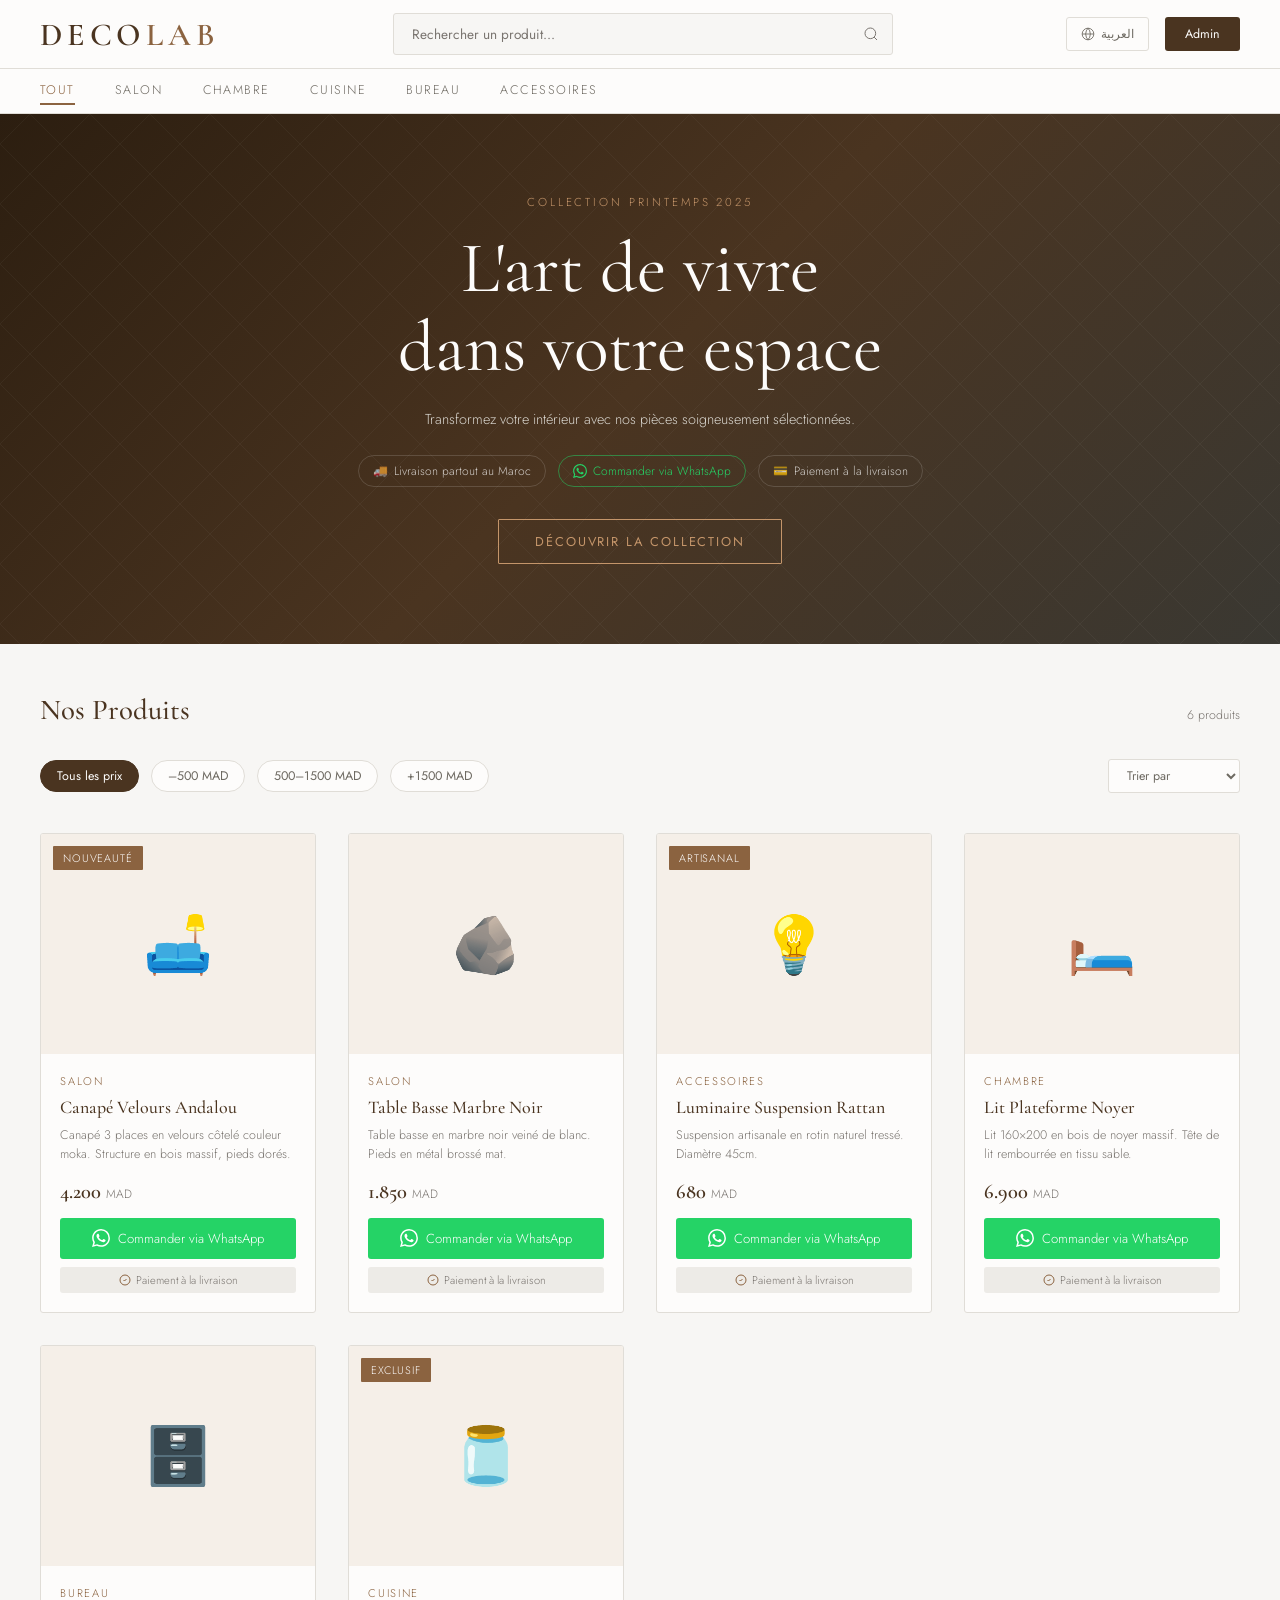
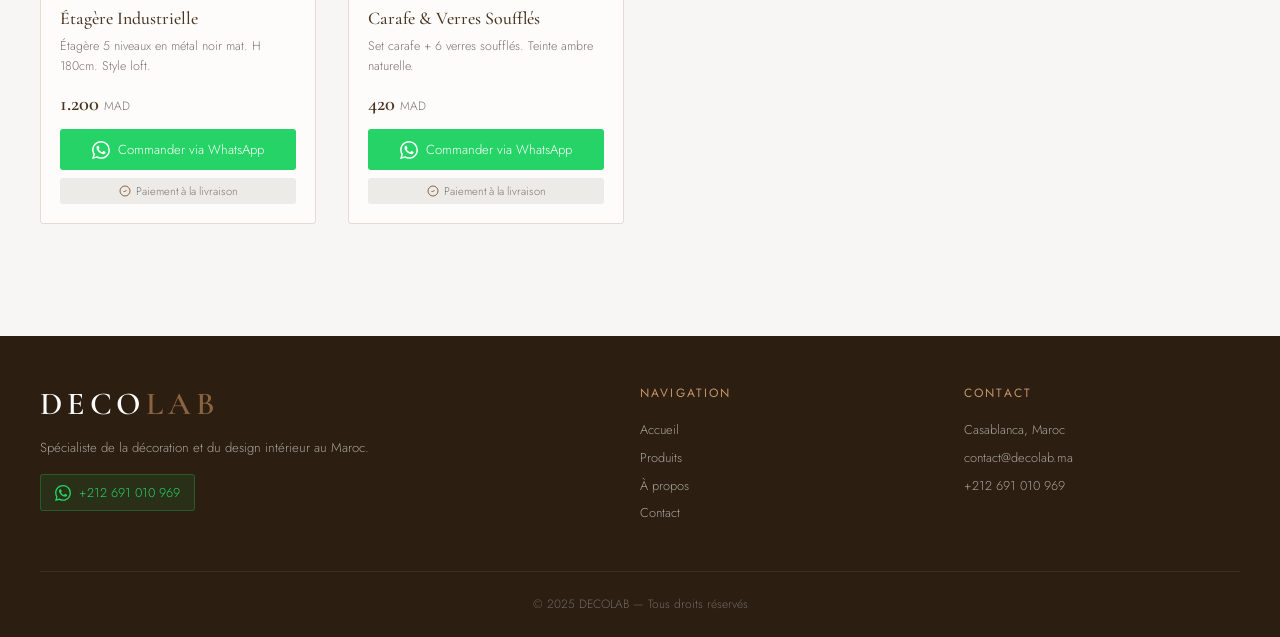
==== decolab-site/index.html @ 4df9c08c "UP" ====
<!DOCTYPE html>
<!-- DECOLAB — Firebase Edition -->
<html lang="fr" dir="ltr">
<head>
  <meta charset="UTF-8">
  <meta name="viewport" content="width=device-width, initial-scale=1.0">
  <meta name="description" content="DECOLAB — Boutique de décoration et design intérieur au Maroc. Commandez via WhatsApp, paiement à la livraison.">
  <meta name="theme-color" content="#4A3420">
  <title>DECOLAB — Décoration Intérieure</title>
  <link rel="preconnect" href="https://fonts.googleapis.com">
  <link rel="preconnect" href="https://fonts.gstatic.com" crossorigin>
  <link href="https://fonts.googleapis.com/css2?family=Cormorant+Garamond:wght@300;400;500;600&family=Jost:wght@300;400;500&family=Noto+Kufi+Arabic:wght@300;400;500&display=swap" rel="stylesheet">
  <link rel="stylesheet" href="assets/css/style.css">
</head>
<body>
<!-- ══════════════════════════════════════
     PRELOADER
══════════════════════════════════════ -->
<div id="preloader">
  <div class="pl-logo">DECO<span>LAB</span></div>
  <div class="pl-bar-wrap"><div class="pl-bar"></div></div>
  <div class="pl-tagline" id="pl-tag">Décoration &amp; Design Intérieur</div>
</div>


<!-- ══════════════════════════════════════
     STORE
══════════════════════════════════════ -->
<div id="store">

  <!-- HEADER -->
  <header>
    <div class="hdr">
      <div class="logo">DECO<span>LAB</span></div>
      <div class="srch">
        <input id="srch-inp" type="text" placeholder="Rechercher un produit..."
               oninput="renderProds()" autocomplete="off">
        <svg class="srch-ic" xmlns="http://www.w3.org/2000/svg" width="16" height="16"
             viewBox="0 0 24 24" fill="none" stroke="currentColor" stroke-width="1.5">
          <circle cx="11" cy="11" r="8"/><path d="m21 21-4.35-4.35"/>
        </svg>
      </div>
      <div class="hdr-act">
        <button class="lang-btn" onclick="toggleLang()">
          <svg xmlns="http://www.w3.org/2000/svg" width="14" height="14" viewBox="0 0 24 24"
               fill="none" stroke="currentColor" stroke-width="1.5">
            <circle cx="12" cy="12" r="10"/>
            <path d="M12 2a15.3 15.3 0 0 1 4 10 15.3 15.3 0 0 1-4 10 15.3 15.3 0 0 1-4-10 15.3 15.3 0 0 1 4-10z"/>
            <path d="M2 12h20"/>
          </svg>
          <span id="lang-lbl">العربية</span>
        </button>
        <button class="adm-btn" onclick="openAdmLogin()" id="adm-btn-t">Admin</button>
      </div>
    </div>
    <nav class="main-nav">
      <div class="nav-in">
        <span class="nav-lk active" onclick="fCat('all',this)"        data-fr="Tout"        data-ar="الكل">Tout</span>
        <span class="nav-lk"        onclick="fCat('salon',this)"       data-fr="Salon"       data-ar="الصالون">Salon</span>
        <span class="nav-lk"        onclick="fCat('chambre',this)"     data-fr="Chambre"     data-ar="غرفة النوم">Chambre</span>
        <span class="nav-lk"        onclick="fCat('cuisine',this)"     data-fr="Cuisine"     data-ar="المطبخ">Cuisine</span>
        <span class="nav-lk"        onclick="fCat('bureau',this)"      data-fr="Bureau"      data-ar="المكتب">Bureau</span>
        <span class="nav-lk"        onclick="fCat('accessoires',this)" data-fr="Accessoires" data-ar="الإكسسوارات">Accessoires</span>
      </div>
    </nav>
  </header>

  <!-- HERO -->
  <section class="hero">
    <div class="hero-tag" id="h-tag">Collection Printemps 2025</div>
    <h1 id="h-title">L'art de vivre<br>dans votre espace</h1>
    <p id="h-desc">Transformez votre intérieur avec nos pièces soigneusement sélectionnées — entre élégance et authenticité.</p>
    <div class="hero-pills">
      <div class="pill">🚚 <span id="h-del">Livraison partout au Maroc</span></div>
      <div class="pill wa">
        <svg viewBox="0 0 24 24" width="14" height="14" style="fill:#25D366;flex-shrink:0">
          <path d="M17.472 14.382c-.297-.149-1.758-.867-2.03-.967-.273-.099-.471-.148-.67.15-.197.297-.767.966-.94 1.164-.173.199-.347.223-.644.075-.297-.15-1.255-.463-2.39-1.475-.883-.788-1.48-1.761-1.653-2.059-.173-.297-.018-.458.13-.606.134-.133.298-.347.446-.52.149-.174.198-.298.298-.497.099-.198.05-.371-.025-.52-.075-.149-.669-1.612-.916-2.207-.242-.579-.487-.5-.669-.51-.173-.008-.371-.01-.57-.01-.198 0-.52.074-.792.372-.272.297-1.04 1.016-1.04 2.479 0 1.462 1.065 2.875 1.213 3.074.149.198 2.096 3.2 5.077 4.487.709.306 1.262.489 1.694.625.712.227 1.36.195 1.871.118.571-.085 1.758-.719 2.006-1.413.248-.694.248-1.289.173-1.413-.074-.124-.272-.198-.57-.347m-5.421 7.403h-.004a9.87 9.87 0 0 1-5.031-1.378l-.361-.214-3.741.982.998-3.648-.235-.374a9.86 9.86 0 0 1-1.51-5.26c.001-5.45 4.436-9.884 9.888-9.884 2.64 0 5.122 1.03 6.988 2.898a9.825 9.825 0 0 1 2.893 6.994c-.003 5.45-4.437 9.884-9.885 9.884m8.413-18.297A11.815 11.815 0 0 0 12.05 0C5.495 0 .16 5.335.157 11.892c0 2.096.547 4.142 1.588 5.945L.057 24l6.305-1.654a11.882 11.882 0 0 0 5.683 1.448h.005c6.554 0 11.89-5.335 11.893-11.893a11.821 11.821 0 0 0-3.48-8.413Z"/>
        </svg>
        <span id="h-wa-pill">Commander via WhatsApp</span>
      </div>
      <div class="pill">💳 <span id="h-pod">Paiement à la livraison</span></div>
    </div>
    <button class="hero-cta" id="h-cta">Découvrir la collection</button>
  </section>

  <!-- MAIN CONTENT -->
  <main>
    <div class="sec-hdr fade-in">
      <h2 class="sec-title" id="sec-title">Nos Produits</h2>
      <span class="sec-count" id="prod-cnt"></span>
    </div>
    <div class="filters fade-in">
      <button class="chip active" onclick="fPrice('all',this)"  data-fr="Tous les prix" data-ar="كل الأسعار">Tous les prix</button>
      <button class="chip"        onclick="fPrice('low',this)"  data-fr="–500 MAD"      data-ar="أقل من 500 درهم">–500 MAD</button>
      <button class="chip"        onclick="fPrice('mid',this)"  data-fr="500–1500 MAD"  data-ar="500–1500 درهم">500–1500 MAD</button>
      <button class="chip"        onclick="fPrice('high',this)" data-fr="+1500 MAD"     data-ar="+1500 درهم">+1500 MAD</button>
      <select class="srt" onchange="sortProds(this.value)" id="sort-sel">
        <option value="default">Trier par</option>
        <option value="price-asc">Prix croissant</option>
        <option value="price-desc">Prix décroissant</option>
        <option value="name">Nom A–Z</option>
      </select>
    </div>
    <div class="grid" id="prod-grid"></div>
  </main>

  <!-- FOOTER -->
  <footer>
    <div class="ftr-grid">
      <div class="ftr-brand fade-in">
        <div class="logo" style="color:var(--white);">DECO<span>LAB</span></div>
        <p id="ftr-desc">Spécialiste de la décoration et du design intérieur au Maroc.</p>
        <div class="ftr-wa">
          <svg viewBox="0 0 24 24" width="16" height="16" style="fill:#25D366;flex-shrink:0">
            <path d="M17.472 14.382c-.297-.149-1.758-.867-2.03-.967-.273-.099-.471-.148-.67.15-.197.297-.767.966-.94 1.164-.173.199-.347.223-.644.075-.297-.15-1.255-.463-2.39-1.475-.883-.788-1.48-1.761-1.653-2.059-.173-.297-.018-.458.13-.606.134-.133.298-.347.446-.52.149-.174.198-.298.298-.497.099-.198.05-.371-.025-.52-.075-.149-.669-1.612-.916-2.207-.242-.579-.487-.5-.669-.51-.173-.008-.371-.01-.57-.01-.198 0-.52.074-.792.372-.272.297-1.04 1.016-1.04 2.479 0 1.462 1.065 2.875 1.213 3.074.149.198 2.096 3.2 5.077 4.487.709.306 1.262.489 1.694.625.712.227 1.36.195 1.871.118.571-.085 1.758-.719 2.006-1.413.248-.694.248-1.289.173-1.413-.074-.124-.272-.198-.57-.347m-5.421 7.403h-.004a9.87 9.87 0 0 1-5.031-1.378l-.361-.214-3.741.982.998-3.648-.235-.374a9.86 9.86 0 0 1-1.51-5.26c.001-5.45 4.436-9.884 9.888-9.884 2.64 0 5.122 1.03 6.988 2.898a9.825 9.825 0 0 1 2.893 6.994c-.003 5.45-4.437 9.884-9.885 9.884m8.413-18.297A11.815 11.815 0 0 0 12.05 0C5.495 0 .16 5.335.157 11.892c0 2.096.547 4.142 1.588 5.945L.057 24l6.305-1.654a11.882 11.882 0 0 0 5.683 1.448h.005c6.554 0 11.89-5.335 11.893-11.893a11.821 11.821 0 0 0-3.48-8.413Z"/>
          </svg>
          <span id="ftr-wa-num">+212 691 010 969</span>
        </div>
      </div>
      <div class="ftr-col fade-in">
        <h4 id="ftr-nav-h">Navigation</h4>
        <a data-fr="Accueil"  data-ar="الرئيسية">Accueil</a>
        <a data-fr="Produits" data-ar="المنتجات">Produits</a>
        <a data-fr="À propos" data-ar="من نحن">À propos</a>
        <a data-fr="Contact"  data-ar="اتصل بنا">Contact</a>
      </div>
      <div class="ftr-col fade-in">
        <h4 id="ftr-cont-h">Contact</h4>
        <a>Casablanca, Maroc</a>
        <a>contact@decolab.ma</a>
        <a id="ftr-phone">+212 691 010 969</a>
      </div>
    </div>
    <div class="ftr-btm" id="ftr-btm">© 2025 DECOLAB — Tous droits réservés</div>
  </footer>

</div><!-- /store -->


<!-- ══════════════════════════════════════
     PRODUCT DETAIL MODAL
══════════════════════════════════════ -->
<div id="prod-modal-bg">
  <div class="prod-modal" id="prod-modal-inner"></div>
</div>


<!-- ══════════════════════════════════════
     ADMIN LOGIN OVERLAY
══════════════════════════════════════ -->
<div id="adm-login-overlay">
  <div class="login-box">
    <div class="login-logo">DECO<span>LAB</span></div>
    <div class="login-subtitle" id="login-sub">Accès sécurisé</div>
    <div class="fg">
      <label id="login-pw-lbl">Mot de passe</label>
      <input type="password" id="login-pw-inp" placeholder="••••••••">
    </div>
    <div class="login-err" id="login-err"></div>
    <button class="login-btn" id="login-btn" onclick="submitLogin()">Se connecter</button>
    <span class="login-cancel" id="login-cancel" onclick="closeAdmLogin()">Annuler</span>
  </div>
</div>


<!-- ══════════════════════════════════════
     ADMIN PANEL
══════════════════════════════════════ -->
<div id="adm">
  <aside class="adm-side">
    <div class="adm-logo">⬡ DECOLAB</div>
    <nav class="adm-nav-menu">
      <div class="adm-ni active" onclick="admSec('dashboard',this)">
        <svg viewBox="0 0 24 24" fill="none" stroke="currentColor" stroke-width="1.5">
          <rect x="3" y="3" width="7" height="7"/><rect x="14" y="3" width="7" height="7"/>
          <rect x="3" y="14" width="7" height="7"/><rect x="14" y="14" width="7" height="7"/>
        </svg>
        <span id="nav-dash">Tableau de bord</span>
      </div>
      <div class="adm-ni" onclick="admSec('products',this)">
        <svg viewBox="0 0 24 24" fill="none" stroke="currentColor" stroke-width="1.5">
          <path d="M21 16V8a2 2 0 0 0-1-1.73l-7-4a2 2 0 0 0-2 0l-7 4A2 2 0 0 0 3 8v8a2 2 0 0 0 1 1.73l7 4a2 2 0 0 0 2 0l7-4A2 2 0 0 0 21 16z"/>
        </svg>
        <span id="nav-prods">Produits</span>
      </div>
      <div class="adm-ni" onclick="admSec('database',this)">
        <svg viewBox="0 0 24 24" fill="none" stroke="currentColor" stroke-width="1.5">
          <ellipse cx="12" cy="5" rx="9" ry="3"/>
          <path d="M21 12c0 1.66-4 3-9 3s-9-1.34-9-3"/>
          <path d="M3 5v14c0 1.66 4 3 9 3s9-1.34 9-3V5"/>
        </svg>
        <span id="nav-db">Base de données</span>
      </div>
      <div class="adm-ni" onclick="admSec('firebase',this)">
        <svg viewBox="0 0 24 24" fill="none" stroke="currentColor" stroke-width="1.5">
          <path d="M12 2L2 19.7h20L12 2z"/><path d="M12 2l4.5 11.5L12 17l-4.5-3.5L12 2z"/>
        </svg>
        <span>Firebase</span>
      </div>
    </nav>
    <div class="adm-exit">
      <button class="dl-site-btn" onclick="downloadSite()" id="dl-btn">
        <svg viewBox="0 0 24 24" fill="none" stroke="currentColor" stroke-width="2">
          <path d="M21 15v4a2 2 0 0 1-2 2H5a2 2 0 0 1-2-2v-4"/>
          <polyline points="7 10 12 15 17 10"/>
          <line x1="12" y1="15" x2="12" y2="3"/>
        </svg>
        <span id="dl-btn-lbl">Télécharger le site</span>
      </button>
      <button onclick="closeAdm()" id="exit-btn">← Retour au store</button>
    </div>
  </aside>

  <div class="adm-main">
    <div class="adm-top">
      <h2 id="adm-top-title">Tableau de bord</h2>
      <button class="lang-btn" onclick="toggleLang()">
        <span id="adm-lang-lbl">العربية</span>
      </button>
    </div>

    <div class="adm-cnt">

      <!-- WA Number Bar -->
      <div class="wa-bar">
        <div class="wa-bar-lbl">
          <svg viewBox="0 0 24 24" width="20" height="20" style="fill:#25D366">
            <path d="M17.472 14.382c-.297-.149-1.758-.867-2.03-.967-.273-.099-.471-.148-.67.15-.197.297-.767.966-.94 1.164-.173.199-.347.223-.644.075-.297-.15-1.255-.463-2.39-1.475-.883-.788-1.48-1.761-1.653-2.059-.173-.297-.018-.458.13-.606.134-.133.298-.347.446-.52.149-.174.198-.298.298-.497.099-.198.05-.371-.025-.52-.075-.149-.669-1.612-.916-2.207-.242-.579-.487-.5-.669-.51-.173-.008-.371-.01-.57-.01-.198 0-.52.074-.792.372-.272.297-1.04 1.016-1.04 2.479 0 1.462 1.065 2.875 1.213 3.074.149.198 2.096 3.2 5.077 4.487.709.306 1.262.489 1.694.625.712.227 1.36.195 1.871.118.571-.085 1.758-.719 2.006-1.413.248-.694.248-1.289.173-1.413-.074-.124-.272-.198-.57-.347m-5.421 7.403h-.004a9.87 9.87 0 0 1-5.031-1.378l-.361-.214-3.741.982.998-3.648-.235-.374a9.86 9.86 0 0 1-1.51-5.26c.001-5.45 4.436-9.884 9.888-9.884 2.64 0 5.122 1.03 6.988 2.898a9.825 9.825 0 0 1 2.893 6.994c-.003 5.45-4.437 9.884-9.885 9.884m8.413-18.297A11.815 11.815 0 0 0 12.05 0C5.495 0 .16 5.335.157 11.892c0 2.096.547 4.142 1.588 5.945L.057 24l6.305-1.654a11.882 11.882 0 0 0 5.683 1.448h.005c6.554 0 11.89-5.335 11.893-11.893a11.821 11.821 0 0 0-3.48-8.413Z"/>
          </svg>
          <span id="wa-bar-lbl-t">WhatsApp Business</span>
        </div>
        <input type="tel" id="wa-inp" value="+212691010969" placeholder="+212 6 00 00 00 00">
        <button class="wa-bar-sv" onclick="saveWa()" id="wa-sv-t">Enregistrer</button>
        <div class="wa-bar-st"><div class="wa-dot"></div><span id="wa-st-t">Actif</span></div>
        <span id="db-status-badge" style="padding:4px 10px;border-radius:20px;font-size:.72rem;margin-left:auto">⚠️ Mode démo</span>
      </div>

      <!-- DASHBOARD -->
      <div id="sec-dash">
        <div class="stats">
          <div class="st"><div class="st-lbl" id="st-p-lbl">Produits</div><div class="st-val" id="st-p-val">0</div><div class="st-sub" id="st-p-sub">en catalogue</div></div>
          <div class="st"><div class="st-lbl" id="st-c-lbl">Catégories</div><div class="st-val">5</div><div class="st-sub" id="st-c-sub">actives</div></div>
          <div class="st"><div class="st-lbl" id="st-l-lbl">Langues</div><div class="st-val">2</div><div class="st-sub">FR / AR</div></div>
          <div class="st wa-st"><div class="st-lbl">WhatsApp</div><div class="st-val" id="st-wa-val">+212691010969</div><div class="st-sub" id="st-wa-sub">Paiement à la livraison</div></div>
        </div>
        <div class="adm-sh">
          <h3 id="recent-t">Produits récents</h3>
          <button class="btn-add" onclick="admSec('products',document.querySelectorAll('.adm-ni')[1]);openAddModal()" id="dash-add-t">+ Ajouter</button>
        </div>
        <div id="dash-recent"></div>
      </div>

      <!-- PRODUCTS -->
      <div id="sec-prods" style="display:none;">
        <div class="adm-sh">
          <h3 id="manage-t">Gestion des produits</h3>
          <button class="btn-add" onclick="openAddModal()" id="add-btn-t">+ Ajouter un produit</button>
        </div>
        <table class="atbl">
          <thead><tr>
            <th id="th-img">Image</th>
            <th id="th-nm">Nom</th>
            <th id="th-ct">Catégorie</th>
            <th id="th-pr">Prix</th>
            <th id="th-wa">WhatsApp</th>
            <th id="th-ac">Actions</th>
          </tr></thead>
          <tbody id="adm-tbody"></tbody>
        </table>
      </div>

      <!-- DATABASE SECTION -->
      <div id="sec-db" style="display:none;">
        <!-- IO bar -->
        <div class="db-io-bar">
          <span id="db-io-label">Base de données locale — IndexedDB</span>
          <button class="db-io-btn export" onclick="dbExportJSON()">
            <svg viewBox="0 0 24 24" fill="none" stroke="currentColor" stroke-width="2"><path d="M21 15v4a2 2 0 0 1-2 2H5a2 2 0 0 1-2-2v-4"/><polyline points="7 10 12 15 17 10"/><line x1="12" y1="15" x2="12" y2="3"/></svg>
            <span id="db-export-lbl">Exporter JSON</span>
          </button>
          <label class="db-io-btn import-btn" style="cursor:pointer;">
            <svg viewBox="0 0 24 24" fill="none" stroke="currentColor" stroke-width="2"><path d="M21 15v4a2 2 0 0 1-2 2H5a2 2 0 0 1-2-2v-4"/><polyline points="17 8 12 3 7 8"/><line x1="12" y1="3" x2="12" y2="15"/></svg>
            <span id="db-import-lbl">Importer JSON</span>
            <input type="file" accept=".json" style="display:none" onchange="dbImportJSON(this)">
          </label>
        </div>
        <!-- Stats chips -->
        <div class="db-stats-row" id="db-stats-row"></div>
        <!-- Topbar: search + filter + add -->
        <div class="db-topbar">
          <div class="db-search-wrap">
            <input type="text" id="db-search" placeholder="Rechercher dans la base..." oninput="dbRender()">
            <select class="db-filter-sel" id="db-filter-cat" onchange="dbRender()">
              <option value="all">Toutes catégories</option>
              <option value="salon">Salon / الصالون</option>
              <option value="chambre">Chambre / غرفة النوم</option>
              <option value="cuisine">Cuisine / المطبخ</option>
              <option value="bureau">Bureau / المكتب</option>
              <option value="accessoires">Accessoires / الإكسسوارات</option>
            </select>
          </div>
          <button class="btn-add" onclick="admSec('products',document.querySelectorAll('.adm-ni')[1]);openAddModal()" id="db-add-btn">+ Ajouter</button>
        </div>
        <!-- Table -->
        <div class="db-table-wrap">
          <table class="db-table">
            <thead>
              <tr>
                <th onclick="dbSort('img')"  style="width:60px" id="dbth-img">Image</th>
                <th onclick="dbSort('id')"   id="dbth-id">ID <span class="sort-arrow" id="dbarr-id"></span></th>
                <th onclick="dbSort('nfr')"  id="dbth-name">Nom <span class="sort-arrow" id="dbarr-nfr"></span></th>
                <th onclick="dbSort('cat')"  id="dbth-cat">Catégorie <span class="sort-arrow" id="dbarr-cat"></span></th>
                <th onclick="dbSort('price')" id="dbth-price">Prix <span class="sort-arrow" id="dbarr-price"></span></th>
                <th onclick="dbSort('date')" id="dbth-date">Ajouté le <span class="sort-arrow" id="dbarr-date"></span></th>
                <th id="dbth-act">Actions</th>
              </tr>
            </thead>
            <tbody id="db-tbody"></tbody>
          </table>
        </div>
      </div>

    </div>

      <!-- FIREBASE CONFIG SECTION -->
      <div id="sec-fb" style="display:none;">
        <div style="max-width:600px;margin:0 auto;">
          <div style="background:linear-gradient(135deg,#FF6B35,#F7C59F);border-radius:8px;padding:2rem;margin-bottom:2rem;color:#fff;display:flex;align-items:center;gap:1.5rem;">
            <svg viewBox="0 0 24 24" width="48" height="48" style="fill:#fff;flex-shrink:0">
              <path d="M12 2L2 19.7h20L12 2z"/><path opacity=".5" d="M12 2l4.5 11.5L12 17l-4.5-3.5L12 2z"/>
            </svg>
            <div>
              <h2 id="fb-config-title" style="font-family:var(--font-d);font-size:1.6rem;font-weight:500;margin-bottom:.4rem">Configuration Firebase</h2>
              <p id="fb-config-desc" style="font-size:.85rem;opacity:.9">Entrez vos clés Firebase pour activer la base de données cloud.</p>
            </div>
          </div>
          <div style="background:var(--white);border:1px solid var(--border);border-radius:4px;padding:2rem;">
            <div style="display:grid;gap:1rem;">
              <div class="fg"><label>API Key</label><input id="fb-api-key" placeholder="AIzaSy..."></div>
              <div class="fg"><label>Auth Domain</label><input id="fb-auth-domain" placeholder="mon-projet.firebaseapp.com"></div>
              <div class="fg"><label>Project ID</label><input id="fb-project-id" placeholder="mon-projet"></div>
              <div class="fg"><label>Storage Bucket</label><input id="fb-storage" placeholder="mon-projet.appspot.com"></div>
              <div class="fg"><label>Messaging Sender ID</label><input id="fb-sender-id" placeholder="123456789"></div>
              <div class="fg"><label>App ID</label><input id="fb-app-id" placeholder="1:123:web:abc..."></div>
            </div>
            <div style="margin-top:1.5rem;display:flex;gap:1rem;align-items:center;">
              <button class="btn-add" onclick="saveFbConfig()" id="fb-save-config-btn" style="background:#FF6B35">Connecter Firebase</button>
              <a href="https://console.firebase.google.com" target="_blank" style="font-size:.8rem;color:var(--accent)">Ouvrir la console Firebase →</a>
            </div>
            <div style="margin-top:1.5rem;padding:1rem;background:var(--gray-50);border-radius:4px;font-size:.78rem;color:var(--muted);line-height:1.8;">
              <strong>Guide rapide :</strong><br>
              1. Créez un projet sur <a href="https://console.firebase.google.com" target="_blank" style="color:var(--accent)">console.firebase.google.com</a><br>
              2. Activez <strong>Firestore Database</strong> (mode test pour commencer)<br>
              3. Allez dans Paramètres du projet → Vos applications → Ajoutez une app Web<br>
              4. Copiez les clés dans les champs ci-dessus et cliquez Connecter
            </div>
          </div>
        </div>
      </div>

    </div>
  </div>
</div><!-- /admin -->

<!-- DB RECORD DRAWER -->
<div id="db-drawer-bg">
  <div class="db-drawer">
    <div class="db-drawer-hdr">
      <h3 id="db-drawer-title">Détail du produit</h3>
      <button class="db-drawer-close" onclick="closeDbDrawer()">✕</button>
    </div>
    <div class="db-drawer-body" id="db-drawer-body"></div>
    <div class="db-drawer-ftr" id="db-drawer-ftr"></div>
  </div>
</div>


<!-- ══════════════════════════════════════
     PRODUCT FORM MODAL
══════════════════════════════════════ -->
<div class="mbg" id="mbg">
  <div class="modal">
    <div class="mhdr">
      <h3 id="modal-title">Ajouter un produit</h3>
      <button class="mclose" onclick="closeModal()">✕</button>
    </div>
    <div class="mbody">
      <div class="ftabs">
        <button class="ftab active" onclick="swTab('fr',this)">🇫🇷 Français</button>
        <button class="ftab"        onclick="swTab('ar',this)">🇲🇦 العربية</button>
        <button class="ftab"        onclick="swTab('common',this)" id="tab-gen">⚙ Général</button>
      </div>

      <!-- FR -->
      <div class="lform show" id="lf-fr">
        <div class="fgrid">
          <div class="fg full">
            <label>Nom du produit (FR)</label>
            <input id="f-nfr" placeholder="Ex: Canapé Andalou">
          </div>
          <div class="fg full">
            <label>Description (FR)</label>
            <textarea id="f-dfr" placeholder="Description détaillée en français..."></textarea>
          </div>
        </div>
      </div>

      <!-- AR -->
      <div class="lform" id="lf-ar" style="direction:rtl;">
        <div class="fgrid">
          <div class="fg full">
            <label style="font-family:var(--font-ar)">اسم المنتج (AR)</label>
            <input id="f-nar" style="font-family:var(--font-ar)" placeholder="مثال: أريكة الأندلس">
          </div>
          <div class="fg full">
            <label style="font-family:var(--font-ar)">الوصف (AR)</label>
            <textarea id="f-dar" style="font-family:var(--font-ar)" placeholder="وصف تفصيلي..."></textarea>
          </div>
        </div>
      </div>

      <!-- COMMON -->
      <div class="lform" id="lf-common">
        <div class="fgrid">
          <div class="fg">
            <label id="lbl-pr">Prix (MAD)</label>
            <input type="number" id="f-price" placeholder="850" min="0">
          </div>
          <div class="fg">
            <label id="lbl-ct">Catégorie</label>
            <select id="f-cat">
              <option value="salon">Salon / الصالون</option>
              <option value="chambre">Chambre / غرفة النوم</option>
              <option value="cuisine">Cuisine / المطبخ</option>
              <option value="bureau">Bureau / المكتب</option>
              <option value="accessoires">Accessoires / الإكسسوارات</option>
            </select>
          </div>
          <div class="fg">
            <label id="lbl-bd">Badge promo</label>
            <input id="f-badge" placeholder="Nouveauté / جديد">
          </div>
          <div class="fg">
            <label id="lbl-em">Icône emoji</label>
            <input id="f-emoji" maxlength="4" placeholder="🛋️">
          </div>
          <hr class="fdiv">
          <div class="fg full">
            <label id="lbl-im">Images produit</label>
            <div class="img-drop" onclick="document.getElementById('img-inp').click()">
              <svg xmlns="http://www.w3.org/2000/svg" width="28" height="28" viewBox="0 0 24 24"
                   fill="none" stroke="var(--brown-400)" stroke-width="1.2">
                <path d="M21 15v4a2 2 0 0 1-2 2H5a2 2 0 0 1-2-2v-4"/>
                <polyline points="17 8 12 3 7 8"/>
                <line x1="12" y1="3" x2="12" y2="15"/>
              </svg>
              <p id="upl-hint">Cliquez pour ajouter des images</p>
            </div>
            <input type="file" id="img-inp" accept="image/*" multiple
                   style="display:none" onchange="prevImgs(this)">
            <div class="img-prev" id="img-prev"></div>
          </div>
        </div>
      </div>

    </div>
    <div class="mftr">
      <button class="btn-cx" onclick="closeModal()" id="btn-cx">Annuler</button>
      <button class="btn-sv" onclick="saveProduct()" id="btn-sv">Enregistrer</button>
    </div>
  </div>
</div>


<!-- DOWNLOAD OVERLAY -->
<div id="dl-overlay">
  <div class="dl-box">
    <div class="dl-box-icon">
      <svg viewBox="0 0 24 24" fill="none" stroke="currentColor" stroke-width="1.5">
        <path d="M21 15v4a2 2 0 0 1-2 2H5a2 2 0 0 1-2-2v-4"/>
        <polyline points="7 10 12 15 17 10"/>
        <line x1="12" y1="15" x2="12" y2="3"/>
      </svg>
    </div>
    <h3 id="dl-title">Préparation du site...</h3>
    <p id="dl-desc">Intégration des produits et des images en cours.</p>
    <div class="dl-progress-wrap"><div class="dl-progress-bar" id="dl-bar"></div></div>
    <div class="dl-status" id="dl-status">0%</div>
  </div>
</div>

<!-- TOAST -->
<div class="toast" id="toast"></div>

<!-- SCROLL TOP -->
<button class="scroll-top" onclick="scrollTop()" title="Haut de page">
  <svg xmlns="http://www.w3.org/2000/svg" width="18" height="18" viewBox="0 0 24 24"
       fill="none" stroke="currentColor" stroke-width="2">
    <path d="M18 15l-6-6-6 6"/>
  </svg>
</button>


<!-- Scripts -->
<!-- fflate ZIP library -->
<script type="module" src="assets/js/app.js"></script>
</body>
</html>
---- decolab-site/assets/css/style.css ----
/* DECOLAB — style.css */

/* ═══════════════════════════════════════
   DECOLAB — Main Stylesheet
   ═══════════════════════════════════════ */
:root {
  --gray-50:  #F7F6F4;
  --gray-100: #EDEBE7;
  --gray-200: #D8D5CE;
  --gray-400: #A8A49B;
  --gray-600: #6E6A62;
  --gray-800: #3A3832;
  --gray-900: #1E1C18;
  --brown-50:  #F5EFE8;
  --brown-100: #E8D9C5;
  --brown-200: #D4B896;
  --brown-400: #B08B5E;
  --brown-600: #7A5C35;
  --brown-800: #4A3420;
  --brown-900: #2C1E10;
  --accent:       #8B6340;
  --accent-light: #C4956A;
  --white:  #FDFCFB;
  --text:   #2C2820;
  --muted:  #7A7570;
  --border: #E0DDD7;
  --wa:      #25D366;
  --wa-dark: #1ebe5d;
  --shadow: 0 8px 32px rgba(44,30,16,.12);
  --shadow-lg: 0 20px 60px rgba(44,30,16,.2);
  --font-d:  'Cormorant Garamond', serif;
  --font-b:  'Jost', sans-serif;
  --font-ar: 'Noto Kufi Arabic', sans-serif;
  --radius:  3px;
  --transition: .25s cubic-bezier(.4,0,.2,1);
}

* { margin: 0; padding: 0; box-sizing: border-box; }

html { scroll-behavior: smooth; }

body {
  background: var(--gray-50);
  color: var(--text);
  font-family: var(--font-b);
  font-weight: 300;
  min-height: 100vh;
  overflow-x: hidden;
}
body.ar { font-family: var(--font-ar); direction: rtl; }

/* ─── PRELOADER ─── */
#preloader {
  position: fixed;
  inset: 0;
  background: var(--brown-900);
  z-index: 9999;
  display: flex;
  flex-direction: column;
  align-items: center;
  justify-content: center;
  gap: 2rem;
  transition: opacity .6s ease, visibility .6s ease;
}
#preloader.hidden { opacity: 0; visibility: hidden; pointer-events: none; }

.pl-logo {
  font-family: var(--font-d);
  font-size: 3rem;
  font-weight: 600;
  color: var(--white);
  letter-spacing: .2em;
  opacity: 0;
  transform: translateY(20px);
  animation: plLogoIn .8s .2s forwards;
}
.pl-logo span { color: var(--accent-light); }
body.ar .pl-logo { font-family: var(--font-ar); letter-spacing: .05em; }

@keyframes plLogoIn {
  to { opacity: 1; transform: translateY(0); }
}

.pl-bar-wrap {
  width: 160px;
  height: 2px;
  background: rgba(255,255,255,.1);
  border-radius: 2px;
  overflow: hidden;
}
.pl-bar {
  height: 100%;
  width: 0;
  background: linear-gradient(90deg, var(--accent-light), var(--wa));
  animation: plBar 1s .2s forwards;
}
@keyframes plBar {
  0%   { width: 0; }
  70%  { width: 85%; }
  100% { width: 100%; }
}

.pl-tagline {
  font-size: .75rem;
  letter-spacing: .25em;
  text-transform: uppercase;
  color: rgba(255,255,255,.4);
  opacity: 0;
  animation: plFade .8s .6s forwards;
}
@keyframes plFade { to { opacity: 1; } }

/* ─── PAGE ENTRY ANIMATIONS ─── */
.fade-in {
  opacity: 0;
  transform: translateY(28px);
  transition: opacity .6s var(--transition), transform .6s var(--transition);
}
.fade-in.visible { opacity: 1; transform: translateY(0); }

/* ─── HEADER ─── */
header {
  background: var(--white);
  border-bottom: 1px solid var(--border);
  position: sticky;
  top: 0;
  z-index: 200;
  transition: box-shadow var(--transition);
}
header.scrolled { box-shadow: 0 2px 20px rgba(44,30,16,.08); }

.hdr {
  display: flex;
  align-items: center;
  justify-content: space-between;
  padding: 0 2.5rem;
  height: 68px;
  gap: 2rem;
}
.logo {
  font-family: var(--font-d);
  font-size: 2rem;
  font-weight: 600;
  color: var(--brown-800);
  letter-spacing: .15em;
  user-select: none;
  flex-shrink: 0;
}
.logo span { color: var(--accent); }
body.ar .logo { font-family: var(--font-ar); letter-spacing: .05em; }

.srch {
  flex: 1;
  max-width: 500px;
  position: relative;
}
.srch input {
  width: 100%;
  padding: 10px 44px 10px 18px;
  border: 1.5px solid var(--border);
  border-radius: var(--radius);
  background: var(--gray-50);
  font-family: inherit;
  font-size: .85rem;
  color: var(--text);
  outline: none;
  transition: border-color var(--transition), box-shadow var(--transition);
}
body.ar .srch input { padding: 10px 18px 10px 44px; }
.srch input:focus { border-color: var(--accent); box-shadow: 0 0 0 3px rgba(139,99,64,.08); }
.srch input::placeholder { color: var(--muted); }
.srch-ic {
  position: absolute;
  right: 14px;
  top: 50%;
  transform: translateY(-50%);
  color: var(--muted);
  pointer-events: none;
  transition: color var(--transition);
}
body.ar .srch-ic { right: auto; left: 14px; }
.srch input:focus + .srch-ic { color: var(--accent); }

.hdr-act { display: flex; align-items: center; gap: 1rem; }

.lang-btn {
  display: flex;
  align-items: center;
  gap: 6px;
  padding: 7px 14px;
  border: 1.5px solid var(--border);
  border-radius: var(--radius);
  background: none;
  font-family: inherit;
  font-size: .78rem;
  color: var(--gray-600);
  cursor: pointer;
  transition: all var(--transition);
}
.lang-btn:hover { border-color: var(--accent); color: var(--accent); }

.adm-btn {
  padding: 8px 20px;
  background: var(--brown-800);
  color: var(--white);
  border: none;
  border-radius: var(--radius);
  font-family: inherit;
  font-size: .78rem;
  cursor: pointer;
  transition: background var(--transition), transform var(--transition);
}
.adm-btn:hover { background: var(--accent); transform: translateY(-1px); }

/* ─── NAV ─── */
nav.main-nav {
  border-top: 1px solid var(--border);
  background: var(--white);
}
.nav-in {
  display: flex;
  align-items: center;
  padding: 0 2.5rem;
  gap: 2.5rem;
  height: 44px;
  overflow-x: auto;
}
.nav-in::-webkit-scrollbar { display: none; }
.nav-lk {
  font-size: .78rem;
  letter-spacing: .12em;
  text-transform: uppercase;
  color: var(--gray-600);
  cursor: pointer;
  white-space: nowrap;
  padding: 4px 0;
  border-bottom: 2px solid transparent;
  transition: all var(--transition);
  position: relative;
}
body.ar .nav-lk { letter-spacing: 0; text-transform: none; }
.nav-lk::after {
  content: '';
  position: absolute;
  bottom: -2px;
  left: 0;
  right: 0;
  height: 2px;
  background: var(--accent);
  transform: scaleX(0);
  transition: transform var(--transition);
}
.nav-lk:hover { color: var(--accent); }
.nav-lk:hover::after, .nav-lk.active::after { transform: scaleX(1); }
.nav-lk.active { color: var(--accent); }

/* ─── HERO ─── */
.hero {
  background: linear-gradient(135deg, var(--brown-900) 0%, var(--brown-800) 50%, var(--gray-800) 100%);
  color: var(--white);
  padding: 5rem 2.5rem;
  text-align: center;
  position: relative;
  overflow: hidden;
}
.hero::before {
  content: '';
  position: absolute;
  inset: 0;
  background: url("data:image/svg+xml,%3Csvg width='60' height='60' xmlns='http://www.w3.org/2000/svg'%3E%3Cpath d='M30 0 L60 30 L30 60 L0 30Z' fill='none' stroke='rgba(255,255,255,0.04)' stroke-width='1'/%3E%3C/svg%3E");
  animation: heroPattern 20s linear infinite;
}
@keyframes heroPattern {
  from { background-position: 0 0; }
  to   { background-position: 120px 120px; }
}
.hero > * { position: relative; }

.hero-tag {
  font-size: .72rem;
  letter-spacing: .25em;
  text-transform: uppercase;
  color: var(--accent-light);
  margin-bottom: 1.2rem;
  opacity: 0;
  animation: heroFadeUp .7s .2s forwards;
}
body.ar .hero-tag { letter-spacing: .05em; text-transform: none; }

.hero h1 {
  font-family: var(--font-d);
  font-size: clamp(2.5rem, 6vw, 4.5rem);
  font-weight: 400;
  line-height: 1.1;
  margin-bottom: 1.2rem;
  opacity: 0;
  animation: heroFadeUp .7s .4s forwards;
}
body.ar .hero h1 { font-family: var(--font-ar); font-size: clamp(2rem, 5vw, 3.5rem); }

.hero p {
  font-size: .9rem;
  color: var(--gray-200);
  max-width: 480px;
  margin: 0 auto 1.5rem;
  line-height: 1.7;
  opacity: 0;
  animation: heroFadeUp .7s .55s forwards;
}

.hero-pills {
  display: flex;
  justify-content: center;
  gap: .75rem;
  flex-wrap: wrap;
  margin-bottom: 2rem;
  opacity: 0;
  animation: heroFadeUp .7s .7s forwards;
}
.pill {
  display: flex;
  align-items: center;
  gap: 6px;
  padding: 6px 14px;
  border: 1px solid rgba(255,255,255,.15);
  border-radius: 20px;
  font-size: .75rem;
  color: rgba(255,255,255,.75);
}
.pill.wa { border-color: rgba(37,211,102,.5); color: var(--wa); }

.hero-cta {
  display: inline-block;
  padding: 12px 36px;
  border: 1.5px solid var(--accent-light);
  color: var(--accent-light);
  font-size: .8rem;
  letter-spacing: .15em;
  text-transform: uppercase;
  cursor: pointer;
  transition: all var(--transition);
  border-radius: 1px;
  opacity: 0;
  animation: heroFadeUp .7s .85s forwards;
  background: none;
  font-family: inherit;
}
body.ar .hero-cta { letter-spacing: .05em; text-transform: none; }
.hero-cta:hover {
  background: var(--accent);
  border-color: var(--accent);
  color: var(--white);
  transform: translateY(-2px);
  box-shadow: 0 8px 24px rgba(139,99,64,.4);
}

@keyframes heroFadeUp {
  from { opacity: 0; transform: translateY(20px); }
  to   { opacity: 1; transform: translateY(0); }
}

/* ─── MAIN ─── */
main { padding: 3rem 2.5rem; }
.sec-hdr {
  display: flex;
  align-items: baseline;
  justify-content: space-between;
  margin-bottom: 2rem;
}
.sec-title {
  font-family: var(--font-d);
  font-size: 1.8rem;
  font-weight: 500;
  color: var(--brown-800);
}
body.ar .sec-title { font-family: var(--font-ar); font-size: 1.5rem; }
.sec-count { font-size: .78rem; color: var(--muted); }

/* ─── FILTERS ─── */
.filters {
  display: flex;
  gap: .75rem;
  margin-bottom: 2.5rem;
  flex-wrap: wrap;
  align-items: center;
}
.chip {
  padding: 6px 16px;
  border: 1px solid var(--border);
  border-radius: 20px;
  font-family: inherit;
  font-size: .78rem;
  color: var(--gray-600);
  background: var(--white);
  cursor: pointer;
  transition: all var(--transition);
}
.chip:hover { border-color: var(--brown-400); color: var(--brown-600); }
.chip.active { background: var(--brown-800); color: var(--white); border-color: var(--brown-800); }
.srt {
  margin-left: auto;
  padding: 6px 14px;
  border: 1px solid var(--border);
  border-radius: var(--radius);
  font-family: inherit;
  font-size: .78rem;
  color: var(--gray-600);
  background: var(--white);
  cursor: pointer;
  outline: none;
  transition: border-color var(--transition);
}
body.ar .srt { margin-left: 0; margin-right: auto; }
.srt:focus { border-color: var(--accent); }

/* ─── PRODUCT GRID ─── */
.grid {
  display: grid;
  grid-template-columns: repeat(auto-fill, minmax(265px, 1fr));
  gap: 2rem;
}

.card {
  background: var(--white);
  border: 1px solid var(--border);
  border-radius: var(--radius);
  overflow: hidden;
  cursor: pointer;
  transition: transform var(--transition), box-shadow var(--transition), border-color var(--transition);
}
.card:hover {
  transform: translateY(-5px);
  box-shadow: var(--shadow-lg);
  border-color: var(--brown-200);
}

.card-img {
  width: 100%;
  height: 220px;
  background: var(--brown-50);
  display: flex;
  align-items: center;
  justify-content: center;
  font-size: 3.5rem;
  position: relative;
  overflow: hidden;
}
.card-img img {
  width: 100%;
  height: 100%;
  object-fit: cover;
  transition: transform .5s ease;
}
.card:hover .card-img img { transform: scale(1.05); }

.cbadge {
  position: absolute;
  top: 12px;
  left: 12px;
  padding: 4px 10px;
  background: var(--accent);
  color: var(--white);
  font-size: .68rem;
  letter-spacing: .08em;
  text-transform: uppercase;
  border-radius: 1px;
  z-index: 1;
}
body.ar .cbadge { left: auto; right: 12px; letter-spacing: .02em; text-transform: none; }

.share-icon {
  position: absolute;
  top: 12px;
  right: 12px;
  width: 32px;
  height: 32px;
  background: rgba(255,255,255,.9);
  border: none;
  border-radius: 50%;
  display: flex;
  align-items: center;
  justify-content: center;
  cursor: pointer;
  opacity: 0;
  transform: scale(.8);
  transition: all var(--transition);
  color: var(--wa);
  z-index: 1;
}
body.ar .share-icon { right: auto; left: 12px; }
.card:hover .share-icon { opacity: 1; transform: scale(1); }
.share-icon:hover { background: var(--wa); color: #fff; transform: scale(1.1) !important; }

.card-body { padding: 1.2rem; }
.card-cat {
  font-size: .7rem;
  letter-spacing: .15em;
  text-transform: uppercase;
  color: var(--accent);
  margin-bottom: .4rem;
}
body.ar .card-cat { letter-spacing: .02em; text-transform: none; }
.card-name {
  font-family: var(--font-d);
  font-size: 1.12rem;
  font-weight: 500;
  color: var(--brown-800);
  margin-bottom: .4rem;
  line-height: 1.3;
}
body.ar .card-name { font-family: var(--font-ar); font-size: 1rem; }
.card-desc {
  font-size: .78rem;
  color: var(--muted);
  line-height: 1.6;
  margin-bottom: .85rem;
  display: -webkit-box;
  -webkit-line-clamp: 2;
  -webkit-box-orient: vertical;
  overflow: hidden;
}
.card-price {
  font-family: var(--font-d);
  font-size: 1.28rem;
  font-weight: 600;
  color: var(--brown-800);
  margin-bottom: .85rem;
}
body.ar .card-price { font-family: var(--font-ar); }
.card-price span { font-size: .75rem; font-weight: 300; color: var(--muted); font-family: var(--font-b); }

/* WA Button on card */
.wa-btn {
  display: flex;
  align-items: center;
  justify-content: center;
  gap: 8px;
  width: 100%;
  padding: 11px;
  background: var(--wa);
  color: #fff;
  border: none;
  border-radius: var(--radius);
  font-family: inherit;
  font-size: .82rem;
  cursor: pointer;
  transition: background var(--transition), transform var(--transition), box-shadow var(--transition);
  text-decoration: none;
}
.wa-btn:hover {
  background: var(--wa-dark);
  transform: translateY(-1px);
  box-shadow: 0 6px 20px rgba(37,211,102,.35);
}
.wa-btn svg { width: 18px; height: 18px; flex-shrink: 0; }

.pod-tag {
  display: flex;
  align-items: center;
  justify-content: center;
  gap: 5px;
  margin-top: .5rem;
  font-size: .7rem;
  color: var(--muted);
  background: var(--gray-100);
  padding: 5px;
  border-radius: var(--radius);
}

.no-prod { text-align: center; padding: 4rem; color: var(--muted); grid-column: 1/-1; }

/* ─── PRODUCT MODAL ─── */
#prod-modal-bg {
  display: none;
  position: fixed;
  inset: 0;
  background: rgba(0,0,0,.6);
  z-index: 700;
  align-items: center;
  justify-content: center;
  backdrop-filter: blur(4px);
  padding: 1rem;
}
#prod-modal-bg.show {
  display: flex;
  animation: modalBgIn .25s ease;
}
@keyframes modalBgIn { from { opacity: 0; } to { opacity: 1; } }

.prod-modal {
  background: var(--white);
  border-radius: 6px;
  width: 860px;
  max-width: 100%;
  max-height: 92vh;
  overflow-y: auto;
  display: grid;
  grid-template-columns: 1.1fr 1fr;
  box-shadow: var(--shadow-lg);
  animation: modalIn .35s cubic-bezier(.34,1.56,.64,1);
}
@keyframes modalIn {
  from { opacity: 0; transform: scale(.92) translateY(20px); }
  to   { opacity: 1; transform: scale(1) translateY(0); }
}
body.ar .prod-modal { direction: rtl; }

.pm-gallery {
  background: var(--brown-50);
  display: flex;
  align-items: center;
  justify-content: center;
  min-height: 380px;
  font-size: 6rem;
  position: relative;
  overflow: hidden;
  user-select: none;
}

/* ─── GALLERY SLIDES ─── */
.pm-slides {
  position: absolute;
  inset: 0;
  display: flex;
  transition: transform .45s cubic-bezier(.4,0,.2,1);
}
.pm-slide {
  min-width: 100%;
  height: 100%;
  display: flex;
  align-items: center;
  justify-content: center;
  font-size: 6rem;
  background: var(--brown-50);
  flex-shrink: 0;
}
.pm-slide img {
  width: 100%;
  height: 100%;
  object-fit: cover;
}

/* ─── GALLERY NAV ARROWS ─── */
.pm-arrow {
  position: absolute;
  top: 50%;
  transform: translateY(-50%);
  width: 38px;
  height: 38px;
  background: rgba(255,255,255,.88);
  border: none;
  border-radius: 50%;
  display: flex;
  align-items: center;
  justify-content: center;
  cursor: pointer;
  z-index: 4;
  transition: all var(--transition);
  color: var(--brown-800);
  box-shadow: 0 2px 12px rgba(0,0,0,.15);
}
.pm-arrow:hover { background: #fff; transform: translateY(-50%) scale(1.1); box-shadow: 0 4px 20px rgba(0,0,0,.2); }
.pm-arrow:active { transform: translateY(-50%) scale(.95); }
.pm-arrow.prev { left: 12px; }
.pm-arrow.next { right: 12px; }
.pm-arrow svg { width: 16px; height: 16px; }
.pm-arrow.hidden { opacity: 0; pointer-events: none; }

/* ─── GALLERY DOTS ─── */
.pm-dots {
  position: absolute;
  bottom: 12px;
  left: 50%;
  transform: translateX(-50%);
  display: flex;
  gap: 7px;
  z-index: 4;
}
.pm-dot {
  width: 7px;
  height: 7px;
  border-radius: 50%;
  background: rgba(255,255,255,.5);
  border: none;
  cursor: pointer;
  padding: 0;
  transition: all var(--transition);
}
.pm-dot.active {
  background: #fff;
  transform: scale(1.3);
}

/* ─── GALLERY THUMBNAILS STRIP ─── */
.pm-thumbs {
  position: absolute;
  bottom: 0;
  left: 0;
  right: 0;
  display: flex;
  gap: 4px;
  padding: 8px;
  background: linear-gradient(transparent, rgba(0,0,0,.45));
  z-index: 4;
  overflow-x: auto;
  scrollbar-width: none;
}
.pm-thumbs::-webkit-scrollbar { display: none; }
.pm-thumb {
  width: 52px;
  height: 52px;
  border-radius: 3px;
  object-fit: cover;
  cursor: pointer;
  border: 2px solid transparent;
  transition: all var(--transition);
  flex-shrink: 0;
  background: var(--brown-100);
  display: flex;
  align-items: center;
  justify-content: center;
  font-size: 1.4rem;
  overflow: hidden;
}
.pm-thumb img { width: 100%; height: 100%; object-fit: cover; }
.pm-thumb.active { border-color: #fff; box-shadow: 0 0 0 1px rgba(255,255,255,.6); }
.pm-thumb:hover { border-color: rgba(255,255,255,.7); transform: scale(1.05); }

/* ─── GALLERY COUNTER ─── */
.pm-counter {
  position: absolute;
  top: 12px;
  left: 12px;
  background: rgba(0,0,0,.45);
  color: #fff;
  font-size: .72rem;
  padding: 4px 10px;
  border-radius: 20px;
  z-index: 4;
  letter-spacing: .06em;
}
body.ar .pm-counter { left: auto; right: 44px; }

.pm-badge {
  position: absolute;
  top: 12px;
  left: 12px;
  padding: 5px 12px;
  background: var(--accent);
  color: #fff;
  font-size: .72rem;
  letter-spacing: .1em;
  text-transform: uppercase;
  border-radius: 1px;
  z-index: 5;
}
body.ar .pm-badge { left: auto; right: 16px; letter-spacing: .02em; text-transform: none; }

.pm-close {
  position: absolute;
  top: 12px;
  right: 12px;
  width: 34px;
  height: 34px;
  background: rgba(255,255,255,.9);
  border: none;
  border-radius: 50%;
  font-size: 1rem;
  cursor: pointer;
  display: flex;
  align-items: center;
  justify-content: center;
  z-index: 6;
  transition: all var(--transition);
  color: var(--text);
}
body.ar .pm-close { right: auto; left: 12px; }
.pm-close:hover { background: #fff; transform: rotate(90deg); }

.pm-info { padding: 2.5rem 2rem; display: flex; flex-direction: column; }
.pm-cat {
  font-size: .7rem;
  letter-spacing: .18em;
  text-transform: uppercase;
  color: var(--accent);
  margin-bottom: .6rem;
}
body.ar .pm-cat { letter-spacing: .02em; text-transform: none; }
.pm-name {
  font-family: var(--font-d);
  font-size: 1.6rem;
  font-weight: 500;
  color: var(--brown-800);
  line-height: 1.2;
  margin-bottom: .6rem;
}
body.ar .pm-name { font-family: var(--font-ar); font-size: 1.3rem; }
.pm-price {
  font-family: var(--font-d);
  font-size: 2rem;
  font-weight: 600;
  color: var(--brown-800);
  margin-bottom: 1.2rem;
}
body.ar .pm-price { font-family: var(--font-ar); }
.pm-price span { font-size: .85rem; font-weight: 300; color: var(--muted); font-family: var(--font-b); }
.pm-desc {
  font-size: .85rem;
  color: var(--gray-600);
  line-height: 1.8;
  margin-bottom: 1.5rem;
  flex: 1;
}
.pm-divider { height: 1px; background: var(--border); margin: 1rem 0; }

.pm-wa-btn {
  display: flex;
  align-items: center;
  justify-content: center;
  gap: 10px;
  padding: 13px;
  background: var(--wa);
  color: #fff;
  border: none;
  border-radius: var(--radius);
  font-family: inherit;
  font-size: .88rem;
  font-weight: 400;
  cursor: pointer;
  text-decoration: none;
  transition: all var(--transition);
  margin-bottom: .75rem;
}
.pm-wa-btn:hover {
  background: var(--wa-dark);
  transform: translateY(-2px);
  box-shadow: 0 8px 28px rgba(37,211,102,.4);
}
.pm-wa-btn svg { width: 20px; height: 20px; }

.pm-share-btn {
  display: flex;
  align-items: center;
  justify-content: center;
  gap: 8px;
  padding: 10px;
  background: rgba(37,211,102,.08);
  border: 1px solid rgba(37,211,102,.3);
  border-radius: var(--radius);
  color: var(--wa);
  font-family: inherit;
  font-size: .8rem;
  cursor: pointer;
  transition: all var(--transition);
  margin-bottom: .75rem;
}
.pm-share-btn:hover { background: rgba(37,211,102,.15); }
.pm-share-btn svg { width: 16px; height: 16px; }

.pm-pod {
  display: flex;
  align-items: center;
  justify-content: center;
  gap: 6px;
  font-size: .75rem;
  color: var(--muted);
  padding: 8px;
  background: var(--gray-100);
  border-radius: var(--radius);
}

@media (max-width: 640px) {
  .prod-modal { grid-template-columns: 1fr; }
  .pm-gallery { min-height: 240px; }
}

/* ─── FOOTER ─── */
footer {
  background: var(--brown-900);
  color: var(--gray-200);
  padding: 3rem 2.5rem 1.5rem;
  margin-top: 4rem;
}
.ftr-grid {
  display: grid;
  grid-template-columns: 2fr 1fr 1fr;
  gap: 3rem;
  margin-bottom: 2.5rem;
}
@media (max-width: 720px) { .ftr-grid { grid-template-columns: 1fr; gap: 2rem; } }
.ftr-brand p { font-size: .82rem; line-height: 1.8; color: var(--gray-400); margin-top: .8rem; }
.ftr-wa {
  display: inline-flex;
  align-items: center;
  gap: 8px;
  margin-top: .9rem;
  padding: 8px 14px;
  background: rgba(37,211,102,.1);
  border: 1px solid rgba(37,211,102,.25);
  border-radius: var(--radius);
  font-size: .8rem;
  color: var(--wa);
  transition: background var(--transition);
  cursor: pointer;
}
.ftr-wa:hover { background: rgba(37,211,102,.18); }
.ftr-wa svg { width: 16px; height: 16px; }
.ftr-col h4 {
  font-size: .75rem;
  letter-spacing: .18em;
  text-transform: uppercase;
  color: var(--accent-light);
  margin-bottom: 1.1rem;
  font-weight: 400;
}
body.ar .ftr-col h4 { letter-spacing: .02em; text-transform: none; }
.ftr-col a {
  display: block;
  font-size: .8rem;
  color: var(--gray-400);
  cursor: pointer;
  margin-bottom: .55rem;
  transition: color var(--transition);
  text-decoration: none;
}
.ftr-col a:hover { color: var(--accent-light); }
.ftr-btm {
  border-top: 1px solid rgba(255,255,255,.08);
  padding-top: 1.4rem;
  text-align: center;
  font-size: .75rem;
  color: var(--gray-600);
}

/* ─── ADMIN LOGIN OVERLAY ─── */
#adm-login-overlay {
  display: none;
  position: fixed;
  inset: 0;
  background: rgba(0,0,0,.7);
  z-index: 600;
  align-items: center;
  justify-content: center;
  backdrop-filter: blur(6px);
}
#adm-login-overlay.show {
  display: flex;
  animation: modalBgIn .25s ease;
}
.login-box {
  background: var(--white);
  border-radius: 6px;
  padding: 2.5rem;
  width: 380px;
  max-width: 95vw;
  box-shadow: var(--shadow-lg);
  animation: modalIn .35s cubic-bezier(.34,1.56,.64,1);
}
.login-logo {
  font-family: var(--font-d);
  font-size: 1.8rem;
  font-weight: 600;
  color: var(--brown-800);
  letter-spacing: .15em;
  text-align: center;
  margin-bottom: .4rem;
}
.login-logo span { color: var(--accent); }
body.ar .login-logo { font-family: var(--font-ar); }
.login-subtitle {
  text-align: center;
  font-size: .78rem;
  color: var(--muted);
  letter-spacing: .1em;
  text-transform: uppercase;
  margin-bottom: 2rem;
}
body.ar .login-subtitle { letter-spacing: .02em; text-transform: none; }
.login-box .fg { display: flex; flex-direction: column; gap: .5rem; margin-bottom: 1.2rem; }
.login-box .fg label { font-size: .75rem; letter-spacing: .08em; text-transform: uppercase; color: var(--muted); }
body.ar .login-box .fg label { letter-spacing: .02em; text-transform: none; }
.login-box .fg input {
  padding: 11px 14px;
  border: 1.5px solid var(--border);
  border-radius: var(--radius);
  font-family: inherit;
  font-size: .9rem;
  color: var(--text);
  outline: none;
  transition: border-color var(--transition), box-shadow var(--transition);
}
.login-box .fg input:focus {
  border-color: var(--accent);
  box-shadow: 0 0 0 3px rgba(139,99,64,.08);
}
.login-box .fg input.error { border-color: #e24b4a; box-shadow: 0 0 0 3px rgba(226,75,74,.08); }
.login-err { font-size: .78rem; color: #e24b4a; text-align: center; margin-bottom: .75rem; min-height: 1.2rem; }
.login-btn {
  width: 100%;
  padding: 12px;
  background: var(--brown-800);
  color: var(--white);
  border: none;
  border-radius: var(--radius);
  font-family: inherit;
  font-size: .88rem;
  letter-spacing: .08em;
  cursor: pointer;
  transition: background var(--transition), transform var(--transition);
}
.login-btn:hover { background: var(--accent); transform: translateY(-1px); }
.login-cancel {
  display: block;
  text-align: center;
  margin-top: 1rem;
  font-size: .78rem;
  color: var(--muted);
  cursor: pointer;
  transition: color var(--transition);
}
.login-cancel:hover { color: var(--text); }

/* ─── ADMIN PANEL ─── */
#adm {
  display: none;
  position: fixed;
  inset: 0;
  z-index: 500;
  background: var(--gray-50);
}
#adm.show { display: flex; }

.adm-side {
  width: 240px;
  background: var(--brown-900);
  color: var(--white);
  display: flex;
  flex-direction: column;
  flex-shrink: 0;
}
.adm-logo {
  padding: 1.5rem;
  border-bottom: 1px solid rgba(255,255,255,.1);
  font-family: var(--font-d);
  font-size: 1.4rem;
  font-weight: 600;
  color: var(--accent-light);
  letter-spacing: .1em;
}
body.ar .adm-logo { font-family: var(--font-ar); font-size: 1.2rem; letter-spacing: .02em; }
.adm-nav-menu { padding: 1.5rem 0; flex: 1; }
.adm-ni {
  display: flex;
  align-items: center;
  gap: .75rem;
  padding: .75rem 1.5rem;
  font-size: .82rem;
  color: var(--gray-400);
  cursor: pointer;
  transition: all var(--transition);
}
.adm-ni:hover, .adm-ni.active {
  background: rgba(139,99,64,.2);
  color: var(--accent-light);
}
.adm-ni svg { width: 17px; height: 17px; flex-shrink: 0; }
.adm-exit { padding: 1.5rem; border-top: 1px solid rgba(255,255,255,.1); display:flex; flex-direction:column; gap:.75rem; }
.adm-exit button {
  width: 100%;
  padding: 9px;
  background: rgba(255,255,255,.06);
  border: 1px solid rgba(255,255,255,.12);
  color: var(--gray-400);
  font-family: inherit;
  font-size: .78rem;
  cursor: pointer;
  border-radius: var(--radius);
  transition: all var(--transition);
}
.adm-exit button:hover { background: rgba(255,255,255,.12); color: var(--white); }

.dl-site-btn {
  width: 100%;
  padding: 10px 9px;
  background: linear-gradient(135deg, rgba(139,99,64,.5), rgba(74,52,32,.6));
  border: 1px solid rgba(196,149,106,.35) !important;
  color: var(--accent-light) !important;
  font-family: inherit;
  font-size: .78rem;
  cursor: pointer;
  border-radius: var(--radius);
  transition: all var(--transition);
  display: flex;
  align-items: center;
  justify-content: center;
  gap: 7px;
  letter-spacing: .04em;
}
.dl-site-btn:hover {
  background: linear-gradient(135deg, rgba(139,99,64,.8), rgba(74,52,32,.9)) !important;
  color: var(--white) !important;
  transform: translateY(-1px);
  box-shadow: 0 4px 16px rgba(0,0,0,.3);
}
.dl-site-btn svg { width: 14px; height: 14px; flex-shrink: 0; }

/* Download progress overlay */
#dl-overlay {
  display: none;
  position: fixed;
  inset: 0;
  background: rgba(0,0,0,.7);
  z-index: 9000;
  align-items: center;
  justify-content: center;
  backdrop-filter: blur(4px);
}
#dl-overlay.show { display: flex; }
.dl-box {
  background: var(--white);
  border-radius: 6px;
  padding: 2.5rem 2rem;
  width: 340px;
  text-align: center;
  box-shadow: var(--shadow-lg);
  animation: modalIn .3s cubic-bezier(.34,1.56,.64,1);
}
.dl-box-icon {
  width: 56px; height: 56px;
  background: var(--brown-50);
  border-radius: 50%;
  display: flex; align-items: center; justify-content: center;
  margin: 0 auto 1.2rem;
}
.dl-box-icon svg { width: 26px; height: 26px; color: var(--accent); }
.dl-box h3 {
  font-family: var(--font-d);
  font-size: 1.3rem;
  font-weight: 500;
  color: var(--brown-800);
  margin-bottom: .5rem;
}
body.ar .dl-box h3 { font-family: var(--font-ar); }
.dl-box p { font-size: .82rem; color: var(--muted); line-height: 1.6; margin-bottom: 1.5rem; }
.dl-progress-wrap {
  height: 4px;
  background: var(--gray-100);
  border-radius: 4px;
  overflow: hidden;
  margin-bottom: 1rem;
}
.dl-progress-bar {
  height: 100%;
  width: 0;
  background: linear-gradient(90deg, var(--accent), var(--accent-light));
  border-radius: 4px;
  transition: width .4s ease;
}
.dl-status { font-size: .75rem; color: var(--muted); min-height: 1.1rem; }

.adm-main { flex: 1; overflow-y: auto; display: flex; flex-direction: column; }
.adm-top {
  display: flex;
  align-items: center;
  justify-content: space-between;
  padding: 1.2rem 2rem;
  background: var(--white);
  border-bottom: 1px solid var(--border);
}
.adm-top h2 {
  font-family: var(--font-d);
  font-size: 1.5rem;
  font-weight: 500;
  color: var(--brown-800);
}
body.ar .adm-top h2 { font-family: var(--font-ar); }
.adm-cnt { padding: 2rem; flex: 1; }

/* WA bar */
.wa-bar {
  display: flex;
  align-items: center;
  gap: 1rem;
  background: var(--white);
  border: 1px solid var(--border);
  border-left: 4px solid var(--wa);
  border-radius: var(--radius);
  padding: 1rem 1.5rem;
  margin-bottom: 2rem;
  flex-wrap: wrap;
}
body.ar .wa-bar { border-left: 1px solid var(--border); border-right: 4px solid var(--wa); }
.wa-bar-lbl {
  display: flex;
  align-items: center;
  gap: .5rem;
  font-size: .82rem;
  font-weight: 500;
  color: var(--wa);
  white-space: nowrap;
}
.wa-bar-lbl svg { width: 20px; height: 20px; }
.wa-bar input {
  flex: 1;
  min-width: 160px;
  max-width: 230px;
  padding: 8px 12px;
  border: 1.5px solid var(--border);
  border-radius: var(--radius);
  font-family: var(--font-b);
  font-size: .85rem;
  color: var(--text);
  background: var(--gray-50);
  outline: none;
  transition: border-color var(--transition);
}
.wa-bar input:focus { border-color: var(--wa); }
.wa-bar-sv {
  padding: 8px 20px;
  background: var(--wa);
  color: #fff;
  border: none;
  border-radius: var(--radius);
  font-family: inherit;
  font-size: .78rem;
  cursor: pointer;
  transition: background var(--transition);
  white-space: nowrap;
}
.wa-bar-sv:hover { background: var(--wa-dark); }
.wa-bar-st { font-size: .72rem; color: var(--wa); display: flex; align-items: center; gap: 5px; }
.wa-dot { width: 7px; height: 7px; border-radius: 50%; background: var(--wa); display: inline-block; animation: pulse 2s infinite; }
@keyframes pulse { 0%,100% { opacity: 1; } 50% { opacity: .4; } }

/* ═══════════════════════════════════════
   DATABASE PANEL
═══════════════════════════════════════ */
/* Sidebar DB nav item (already uses .adm-ni) */

/* DB section wrapper */
#sec-db { }

/* DB top actions bar */
.db-topbar {
  display: flex;
  align-items: center;
  justify-content: space-between;
  flex-wrap: wrap;
  gap: 1rem;
  margin-bottom: 1.5rem;
}
.db-search-wrap {
  display: flex;
  align-items: center;
  gap: .75rem;
  flex: 1;
}
.db-search-wrap input {
  flex: 1;
  max-width: 280px;
  padding: 8px 14px;
  border: 1.5px solid var(--border);
  border-radius: var(--radius);
  font-family: inherit;
  font-size: .83rem;
  outline: none;
  transition: border-color var(--transition);
}
.db-search-wrap input:focus { border-color: var(--accent); }
.db-filter-sel {
  padding: 8px 12px;
  border: 1.5px solid var(--border);
  border-radius: var(--radius);
  font-family: inherit;
  font-size: .8rem;
  color: var(--text);
  background: var(--white);
  outline: none;
  cursor: pointer;
}
.db-stats-row {
  display: flex;
  gap: 1rem;
  margin-bottom: 1.5rem;
  flex-wrap: wrap;
}
.db-stat-chip {
  display: flex;
  align-items: center;
  gap: .5rem;
  padding: 7px 14px;
  background: var(--white);
  border: 1px solid var(--border);
  border-radius: 20px;
  font-size: .78rem;
  color: var(--gray-600);
}
.db-stat-chip strong { color: var(--brown-800); font-weight: 500; }
.db-stat-chip.active { background: var(--brown-50); border-color: var(--brown-200); }

/* DB table */
.db-table-wrap {
  background: var(--white);
  border: 1px solid var(--border);
  border-radius: 4px;
  overflow: hidden;
}
.db-table {
  width: 100%;
  border-collapse: collapse;
}
.db-table th {
  padding: .75rem 1rem;
  text-align: left;
  font-size: .7rem;
  letter-spacing: .1em;
  text-transform: uppercase;
  color: var(--muted);
  background: var(--gray-50);
  border-bottom: 1px solid var(--border);
  white-space: nowrap;
  cursor: pointer;
  user-select: none;
  transition: color var(--transition);
}
body.ar .db-table th { text-align: right; letter-spacing: .02em; text-transform: none; }
.db-table th:hover { color: var(--accent); }
.db-table th.sorted { color: var(--accent); }
.db-table th .sort-arrow { margin-left: 4px; font-size: .65rem; }
.db-table td {
  padding: .75rem 1rem;
  font-size: .82rem;
  border-bottom: 1px solid var(--gray-100);
  color: var(--text);
  vertical-align: middle;
}
.db-table tr:last-child td { border-bottom: none; }
.db-table tr { transition: background var(--transition); }
.db-table tr:hover td { background: var(--brown-50); }
.db-table .td-img {
  width: 44px; height: 44px;
  border-radius: var(--radius);
  object-fit: cover;
  background: var(--brown-100);
  display: flex;
  align-items: center;
  justify-content: center;
  font-size: 1.3rem;
  flex-shrink: 0;
}
.db-table .td-name { font-weight: 400; color: var(--brown-800); }
.db-table .td-id { font-size: .7rem; color: var(--muted); font-family: monospace; }
.db-table .td-price { font-family: var(--font-d); font-weight: 600; color: var(--brown-800); }
body.ar .db-table .td-price { font-family: var(--font-ar); }
.db-table .td-date { font-size: .73rem; color: var(--muted); white-space: nowrap; }

/* DB row actions */
.db-row-act { display: flex; gap: .4rem; }
.db-btn-view {
  padding: 4px 10px;
  border-radius: var(--radius);
  font-family: inherit;
  font-size: .7rem;
  cursor: pointer;
  border: 1px solid var(--border);
  background: var(--white);
  color: var(--gray-600);
  transition: all var(--transition);
}
.db-btn-view:hover { background: var(--gray-100); border-color: var(--gray-400); }

/* DB Empty state */
.db-empty {
  text-align: center;
  padding: 3.5rem 2rem;
  color: var(--muted);
}
.db-empty svg { width: 48px; height: 48px; color: var(--gray-200); margin-bottom: 1rem; }
.db-empty p { font-size: .85rem; margin-top: .5rem; }
.db-empty button { margin-top: 1.2rem; }

/* DB detail drawer / modal */
#db-drawer-bg {
  display: none;
  position: fixed;
  inset: 0;
  background: rgba(0,0,0,.45);
  z-index: 600;
  align-items: flex-start;
  justify-content: flex-end;
  backdrop-filter: blur(2px);
}
#db-drawer-bg.show {
  display: flex;
  animation: modalBgIn .2s ease;
}
.db-drawer {
  width: 420px;
  max-width: 95vw;
  height: 100vh;
  background: var(--white);
  box-shadow: -8px 0 40px rgba(0,0,0,.15);
  overflow-y: auto;
  animation: drawerIn .3s cubic-bezier(.4,0,.2,1);
  display: flex;
  flex-direction: column;
}
body.ar .db-drawer {
  box-shadow: 8px 0 40px rgba(0,0,0,.15);
  animation: drawerInAr .3s cubic-bezier(.4,0,.2,1);
}
body.ar #db-drawer-bg { justify-content: flex-start; }
@keyframes drawerIn {
  from { transform: translateX(100%); }
  to   { transform: translateX(0); }
}
@keyframes drawerInAr {
  from { transform: translateX(-100%); }
  to   { transform: translateX(0); }
}
.db-drawer-hdr {
  padding: 1.2rem 1.5rem;
  border-bottom: 1px solid var(--border);
  display: flex;
  align-items: center;
  justify-content: space-between;
  background: var(--brown-50);
  flex-shrink: 0;
}
.db-drawer-hdr h3 {
  font-family: var(--font-d);
  font-size: 1.2rem;
  font-weight: 500;
  color: var(--brown-800);
}
body.ar .db-drawer-hdr h3 { font-family: var(--font-ar); }
.db-drawer-close {
  background: none; border: none; font-size: 1.1rem; cursor: pointer;
  color: var(--muted); padding: 4px 8px; border-radius: 50%;
  transition: all var(--transition);
}
.db-drawer-close:hover { background: var(--gray-100); color: var(--text); transform: rotate(90deg); }
.db-drawer-body { padding: 1.5rem; flex: 1; overflow-y: auto; }
.db-drawer-img {
  width: 100%; height: 200px;
  border-radius: 4px;
  object-fit: cover;
  background: var(--brown-50);
  display: flex; align-items: center; justify-content: center;
  font-size: 4rem;
  margin-bottom: 1.2rem;
  overflow: hidden;
}
.db-drawer-img img { width: 100%; height: 100%; object-fit: cover; }
.db-field { margin-bottom: 1rem; }
.db-field label {
  display: block;
  font-size: .7rem;
  letter-spacing: .1em;
  text-transform: uppercase;
  color: var(--muted);
  margin-bottom: .3rem;
}
body.ar .db-field label { letter-spacing: .02em; text-transform: none; }
.db-field-val {
  font-size: .85rem;
  color: var(--text);
  line-height: 1.6;
  background: var(--gray-50);
  border: 1px solid var(--border);
  border-radius: var(--radius);
  padding: 8px 12px;
}
.db-field-val.mono { font-family: monospace; font-size: .78rem; color: var(--muted); }
.db-field-val.price { font-family: var(--font-d); font-size: 1.3rem; font-weight: 600; color: var(--brown-800); }
body.ar .db-field-val.price { font-family: var(--font-ar); }
.db-field-val.badge-val {
  display: inline-block;
  padding: 4px 12px;
  background: var(--accent);
  color: #fff;
  border: none;
  border-radius: 1px;
  font-size: .75rem;
}
.db-imgs-grid {
  display: grid;
  grid-template-columns: repeat(4,1fr);
  gap: .5rem;
  margin-top: .5rem;
}
.db-imgs-grid img {
  width: 100%; aspect-ratio: 1;
  border-radius: var(--radius);
  object-fit: cover;
  border: 1px solid var(--border);
}
.db-drawer-ftr {
  padding: 1.2rem 1.5rem;
  border-top: 1px solid var(--border);
  display: flex;
  gap: .75rem;
  flex-shrink: 0;
}
.db-drawer-ftr button, .db-drawer-ftr a {
  flex: 1; padding: 10px;
  border-radius: var(--radius);
  font-family: inherit;
  font-size: .8rem;
  cursor: pointer;
  text-align: center;
  text-decoration: none;
  transition: all var(--transition);
  display: flex; align-items: center; justify-content: center; gap: 6px;
}
.db-edit-btn { background: var(--accent); color: #fff; border: none; }
.db-edit-btn:hover { background: var(--brown-800); }
.db-del-btn { background: var(--white); color: #a33; border: 1px solid #e24b4a; }
.db-del-btn:hover { background: #fff0f0; }

/* DB import/export bar */
.db-io-bar {
  display: flex;
  align-items: center;
  gap: .75rem;
  background: var(--white);
  border: 1px solid var(--border);
  border-radius: var(--radius);
  padding: .75rem 1.2rem;
  margin-bottom: 1.5rem;
  flex-wrap: wrap;
}
.db-io-bar span { font-size: .78rem; color: var(--muted); margin-right: auto; }
.db-io-btn {
  display: flex; align-items: center; gap: 5px;
  padding: 7px 14px;
  border-radius: var(--radius);
  font-family: inherit;
  font-size: .75rem;
  cursor: pointer;
  transition: all var(--transition);
}
.db-io-btn.export { background: var(--brown-50); border: 1px solid var(--brown-200); color: var(--brown-600); }
.db-io-btn.export:hover { background: var(--brown-100); }
.db-io-btn.import-btn { background: var(--white); border: 1px solid var(--border); color: var(--gray-600); }
.db-io-btn.import-btn:hover { border-color: var(--accent); color: var(--accent); }
.db-io-btn svg { width: 13px; height: 13px; }


/* Stats */
.stats { display: grid; grid-template-columns: repeat(4,1fr); gap: 1.5rem; margin-bottom: 2.5rem; }
@media (max-width: 900px) { .stats { grid-template-columns: repeat(2,1fr); } }
.st {
  background: var(--white);
  border: 1px solid var(--border);
  border-radius: 4px;
  padding: 1.5rem;
  transition: transform var(--transition), box-shadow var(--transition);
}
.st:hover { transform: translateY(-2px); box-shadow: var(--shadow); }
.st-lbl { font-size: .72rem; letter-spacing: .1em; text-transform: uppercase; color: var(--muted); margin-bottom: .5rem; }
body.ar .st-lbl { letter-spacing: .02em; text-transform: none; }
.st-val { font-family: var(--font-d); font-size: 2rem; font-weight: 600; color: var(--brown-800); }
body.ar .st-val { font-family: var(--font-ar); }
.st-sub { font-size: .75rem; color: var(--accent); margin-top: .3rem; }
.st.wa-st { border-top: 3px solid var(--wa); }
.st.wa-st .st-val { color: var(--wa); font-size: 1.1rem; word-break: break-all; }

/* Admin table */
.adm-sh { display: flex; align-items: center; justify-content: space-between; margin-bottom: 1.5rem; }
.adm-sh h3 { font-family: var(--font-d); font-size: 1.3rem; font-weight: 500; color: var(--brown-800); }
body.ar .adm-sh h3 { font-family: var(--font-ar); }
.btn-add {
  padding: 9px 22px;
  background: var(--accent);
  color: var(--white);
  border: none;
  border-radius: var(--radius);
  font-family: inherit;
  font-size: .8rem;
  cursor: pointer;
  transition: all var(--transition);
}
.btn-add:hover { background: var(--brown-800); transform: translateY(-1px); }

.atbl { width: 100%; border-collapse: collapse; background: var(--white); border: 1px solid var(--border); border-radius: 4px; overflow: hidden; }
.atbl th {
  padding: .85rem 1rem;
  text-align: left;
  font-size: .72rem;
  letter-spacing: .1em;
  text-transform: uppercase;
  color: var(--muted);
  background: var(--gray-50);
  border-bottom: 1px solid var(--border);
}
body.ar .atbl th { text-align: right; letter-spacing: .02em; text-transform: none; }
.atbl td { padding: .85rem 1rem; font-size: .82rem; border-bottom: 1px solid var(--gray-100); color: var(--text); }
.atbl tr:last-child td { border-bottom: none; }
.atbl tr:hover td { background: var(--gray-50); }
.thumb {
  width: 44px;
  height: 44px;
  border-radius: var(--radius);
  background: var(--brown-100);
  display: flex;
  align-items: center;
  justify-content: center;
  font-size: 1.3rem;
}
.tbl-act { display: flex; gap: .5rem; flex-wrap: wrap; }
.btn-ed, .btn-dl {
  padding: 5px 10px;
  border-radius: var(--radius);
  font-family: inherit;
  font-size: .72rem;
  cursor: pointer;
  border: 1px solid var(--border);
  transition: all var(--transition);
}
.btn-ed { background: var(--white); color: var(--brown-600); }
.btn-ed:hover { background: var(--brown-50); border-color: var(--brown-400); }
.btn-dl { background: var(--white); color: #a33; }
.btn-dl:hover { background: #fff0f0; border-color: #e24b4a; }
.bcat { padding: 3px 8px; background: var(--brown-50); color: var(--brown-600); border-radius: 20px; font-size: .7rem; }
.wa-test {
  display: inline-flex;
  align-items: center;
  gap: 4px;
  padding: 5px 10px;
  background: rgba(37,211,102,.08);
  border: 1px solid rgba(37,211,102,.25);
  color: var(--wa);
  border-radius: var(--radius);
  font-family: inherit;
  font-size: .72rem;
  cursor: pointer;
  text-decoration: none;
  transition: all var(--transition);
}
.wa-test:hover { background: rgba(37,211,102,.18); }

/* ─── PRODUCT FORM MODAL ─── */
.mbg {
  display: none;
  position: fixed;
  inset: 0;
  background: rgba(0,0,0,.45);
  z-index: 600;
  align-items: center;
  justify-content: center;
}
.mbg.show {
  display: flex;
  animation: modalBgIn .25s ease;
}
.modal {
  background: var(--white);
  border-radius: 4px;
  width: 700px;
  max-width: 95vw;
  max-height: 90vh;
  overflow-y: auto;
  animation: modalIn .3s cubic-bezier(.34,1.56,.64,1);
}
.mhdr {
  padding: 1.5rem 2rem;
  border-bottom: 1px solid var(--border);
  display: flex;
  align-items: center;
  justify-content: space-between;
}
.mhdr h3 { font-family: var(--font-d); font-size: 1.4rem; font-weight: 500; color: var(--brown-800); }
body.ar .mhdr h3 { font-family: var(--font-ar); }
.mclose {
  background: none;
  border: none;
  font-size: 1.3rem;
  cursor: pointer;
  color: var(--muted);
  padding: 4px 8px;
  transition: all var(--transition);
  border-radius: 50%;
}
.mclose:hover { color: var(--text); background: var(--gray-100); transform: rotate(90deg); }
.mbody { padding: 2rem; }
.ftabs { display: flex; margin-bottom: 1.5rem; border: 1px solid var(--border); border-radius: var(--radius); overflow: hidden; }
.ftab { flex: 1; padding: 9px; text-align: center; font-size: .8rem; cursor: pointer; background: var(--white); color: var(--muted); border: none; transition: all var(--transition); }
.ftab.active { background: var(--brown-800); color: var(--white); }
.lform { display: none; }
.lform.show { display: block; }
.fgrid { display: grid; grid-template-columns: 1fr 1fr; gap: 1.2rem; }
.fg { display: flex; flex-direction: column; gap: .4rem; }
.fg.full { grid-column: 1/-1; }
.fg label { font-size: .75rem; letter-spacing: .08em; text-transform: uppercase; color: var(--muted); }
body.ar .fg label { letter-spacing: .02em; text-transform: none; }
.fg input, .fg textarea, .fg select {
  padding: 10px 14px;
  border: 1.5px solid var(--border);
  border-radius: var(--radius);
  font-family: inherit;
  font-size: .85rem;
  color: var(--text);
  background: var(--gray-50);
  outline: none;
  transition: border-color var(--transition), box-shadow var(--transition);
}
.fg input:focus, .fg textarea:focus, .fg select:focus {
  border-color: var(--accent);
  box-shadow: 0 0 0 3px rgba(139,99,64,.08);
}
.fg textarea { resize: vertical; min-height: 88px; }
body.ar .fg input, body.ar .fg textarea { font-family: var(--font-ar); direction: rtl; }

.img-drop {
  border: 2px dashed var(--border);
  border-radius: 4px;
  padding: 1.8rem;
  text-align: center;
  cursor: pointer;
  transition: all var(--transition);
  background: var(--gray-50);
}
.img-drop:hover { border-color: var(--accent); background: var(--brown-50); }
.img-drop p { font-size: .8rem; color: var(--muted); margin-top: .5rem; }
.img-prev { display: grid; grid-template-columns: repeat(4,1fr); gap: .75rem; margin-top: 1rem; }
.img-pi { aspect-ratio: 1; border-radius: var(--radius); overflow: hidden; position: relative; background: var(--brown-50); }
.img-pi img { width: 100%; height: 100%; object-fit: cover; }
.rm-img {
  position: absolute;
  top: 4px;
  right: 4px;
  background: rgba(0,0,0,.6);
  color: #fff;
  border: none;
  border-radius: 50%;
  width: 20px;
  height: 20px;
  font-size: .7rem;
  cursor: pointer;
  display: flex;
  align-items: center;
  justify-content: center;
  transition: background var(--transition);
}
.rm-img:hover { background: rgba(200,0,0,.8); }
.fdiv { grid-column: 1/-1; border: none; border-top: 1px solid var(--border); margin: .4rem 0; }
.mftr { padding: 1.5rem 2rem; border-top: 1px solid var(--border); display: flex; justify-content: flex-end; gap: .75rem; }
.btn-cx {
  padding: 9px 22px;
  background: var(--white);
  border: 1px solid var(--border);
  color: var(--muted);
  font-family: inherit;
  font-size: .8rem;
  cursor: pointer;
  border-radius: var(--radius);
  transition: all var(--transition);
}
.btn-cx:hover { border-color: var(--gray-400); color: var(--text); }
.btn-sv {
  padding: 9px 28px;
  background: var(--accent);
  color: var(--white);
  border: none;
  border-radius: var(--radius);
  font-family: inherit;
  font-size: .8rem;
  cursor: pointer;
  transition: all var(--transition);
}
.btn-sv:hover { background: var(--brown-800); transform: translateY(-1px); }

/* ─── TOAST ─── */
.toast {
  position: fixed;
  bottom: 2rem;
  right: 2rem;
  background: var(--brown-800);
  color: var(--white);
  padding: .85rem 1.5rem;
  border-radius: 4px;
  font-size: .82rem;
  opacity: 0;
  transform: translateY(10px);
  transition: all .3s;
  z-index: 9999;
  pointer-events: none;
  max-width: 300px;
  box-shadow: var(--shadow);
}
body.ar .toast { right: auto; left: 2rem; }
.toast.show { opacity: 1; transform: translateY(0); }
.toast.wa-t { background: var(--wa); }
.toast.ok-t { background: #2a7a4b; }

/* ─── SCROLL TO TOP ─── */
.scroll-top {
  position: fixed;
  bottom: 2rem;
  left: 2rem;
  width: 40px;
  height: 40px;
  background: var(--brown-800);
  color: var(--white);
  border: none;
  border-radius: 50%;
  cursor: pointer;
  display: flex;
  align-items: center;
  justify-content: center;
  opacity: 0;
  transform: translateY(10px);
  transition: all var(--transition);
  z-index: 100;
  box-shadow: var(--shadow);
}
body.ar .scroll-top { left: auto; right: 2rem; }
.scroll-top.show { opacity: 1; transform: translateY(0); }
.scroll-top:hover { background: var(--accent); transform: translateY(-2px); }

/* Shake animation */
@keyframes shake{0%,100%{transform:translateX(0)}20%{transform:translateX(-8px)}40%{transform:translateX(8px)}60%{transform:translateX(-6px)}80%{transform:translateX(6px)}}
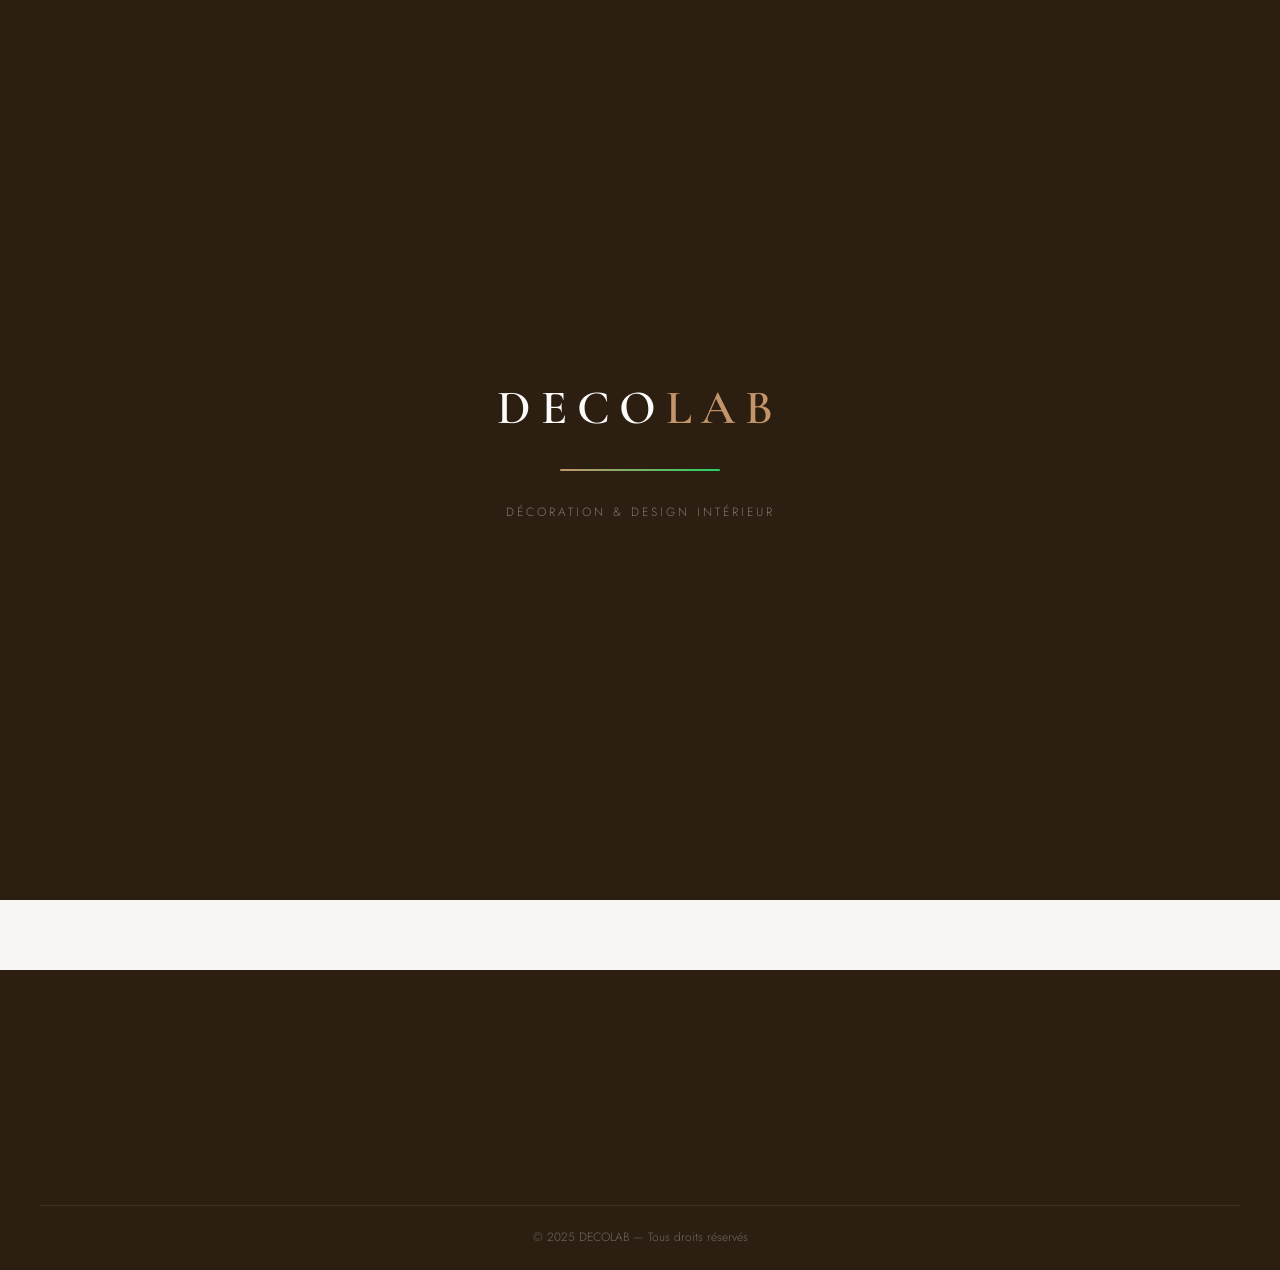
==== commit 048d5931: "up" ====
--- a/decolab-site/index.html
+++ b/decolab-site/index.html
@@ -1,15 +1,32 @@
 <!DOCTYPE html>
-<!-- DECOLAB — Firebase Edition -->
+<!-- DECOLAB — v3.0 Firebase Edition -->
 <html lang="fr" dir="ltr">
 <head>
   <meta charset="UTF-8">
   <meta name="viewport" content="width=device-width, initial-scale=1.0">
-  <meta name="description" content="DECOLAB — Boutique de décoration et design intérieur au Maroc. Commandez via WhatsApp, paiement à la livraison.">
+  <meta name="description" content="DECOLAB — Boutique de décoration et design intérieur au Maroc.">
   <meta name="theme-color" content="#4A3420">
   <title>DECOLAB — Décoration Intérieure</title>
   <link rel="preconnect" href="https://fonts.googleapis.com">
   <link rel="preconnect" href="https://fonts.gstatic.com" crossorigin>
   <link href="https://fonts.googleapis.com/css2?family=Cormorant+Garamond:wght@300;400;500;600&family=Jost:wght@300;400;500&family=Noto+Kufi+Arabic:wght@300;400;500&display=swap" rel="stylesheet">
+  <!-- Firebase SDK (compat) — chargé uniquement si Firebase est configuré -->
+  <script>
+    /* Load Firebase SDK only when config is saved */
+    (function(){
+      var cfg = null;
+      try { cfg = JSON.parse(localStorage.getItem('decolab_fb_config')||'null'); } catch(e){}
+      if(cfg && cfg.apiKey && cfg.apiKey !== 'VOTRE_API_KEY'){
+        var base = 'https://www.gstatic.com/firebasejs/9.23.0/';
+        var scripts = ['firebase-app-compat.js','firebase-firestore-compat.js'];
+        scripts.forEach(function(s){
+          var el = document.createElement('script');
+          el.src = base + s;
+          document.head.appendChild(el);
+        });
+      }
+    })();
+  </script>
   <link rel="stylesheet" href="assets/css/style.css">
 </head>
 <body>
@@ -503,6 +520,6 @@
 
 <!-- Scripts -->
 <!-- fflate ZIP library -->
-<script type="module" src="assets/js/app.js"></script>
+<script src="assets/js/app.js"></script>
 </body>
 </html>
--- a/decolab-site/assets/css/style.css
+++ b/decolab-site/assets/css/style.css
@@ -1,5 +1,3 @@
-/* DECOLAB — style.css */
-
 /* ═══════════════════════════════════════
    DECOLAB — Main Stylesheet
    ═══════════════════════════════════════ */
@@ -1819,5 +1817,4 @@
 .scroll-top.show { opacity: 1; transform: translateY(0); }
 .scroll-top:hover { background: var(--accent); transform: translateY(-2px); }
 
-/* Shake animation */
-@keyframes shake{0%,100%{transform:translateX(0)}20%{transform:translateX(-8px)}40%{transform:translateX(8px)}60%{transform:translateX(-6px)}80%{transform:translateX(6px)}}
+@keyframes shake{0%,100%{transform:translateX(0)}20%{transform:translateX(-8px)}40%{transform:translateX(8px)}60%{transform:translateX(-6px)}80%{transform:translateX(6px)}}
